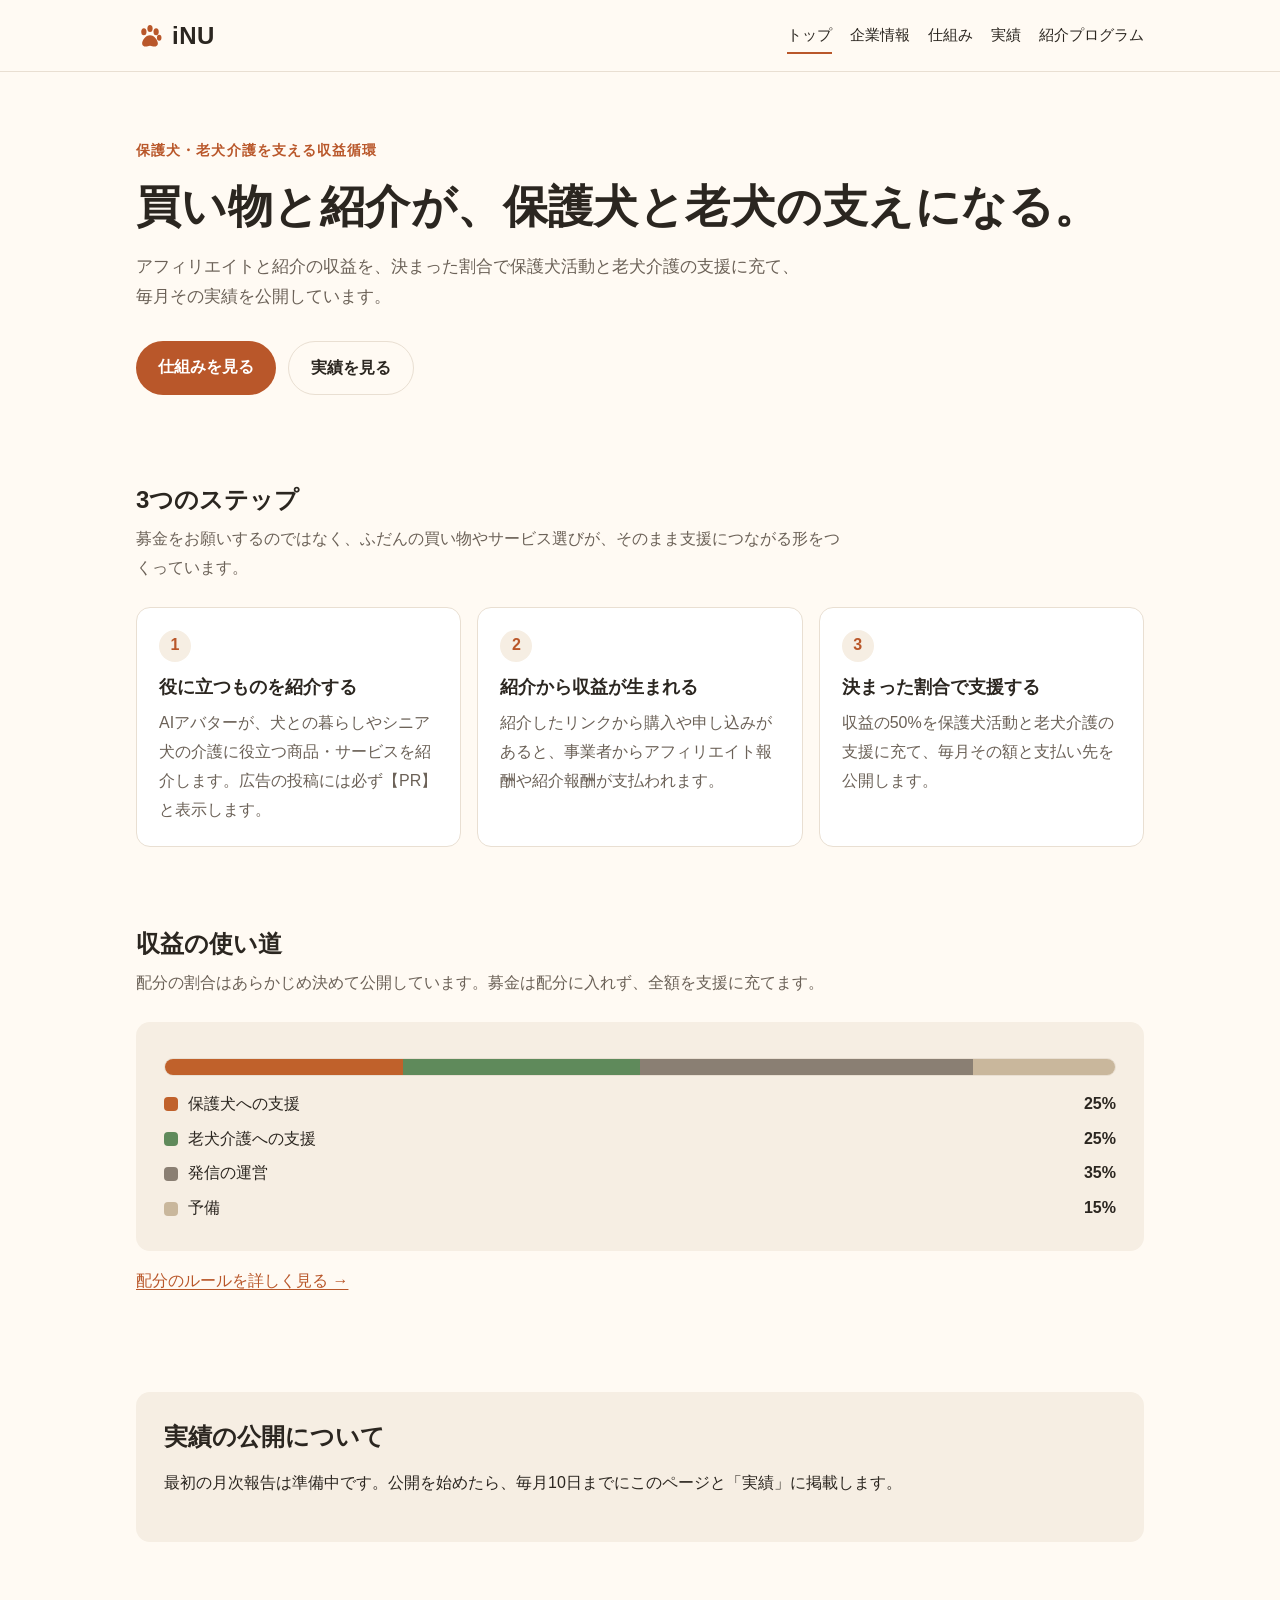
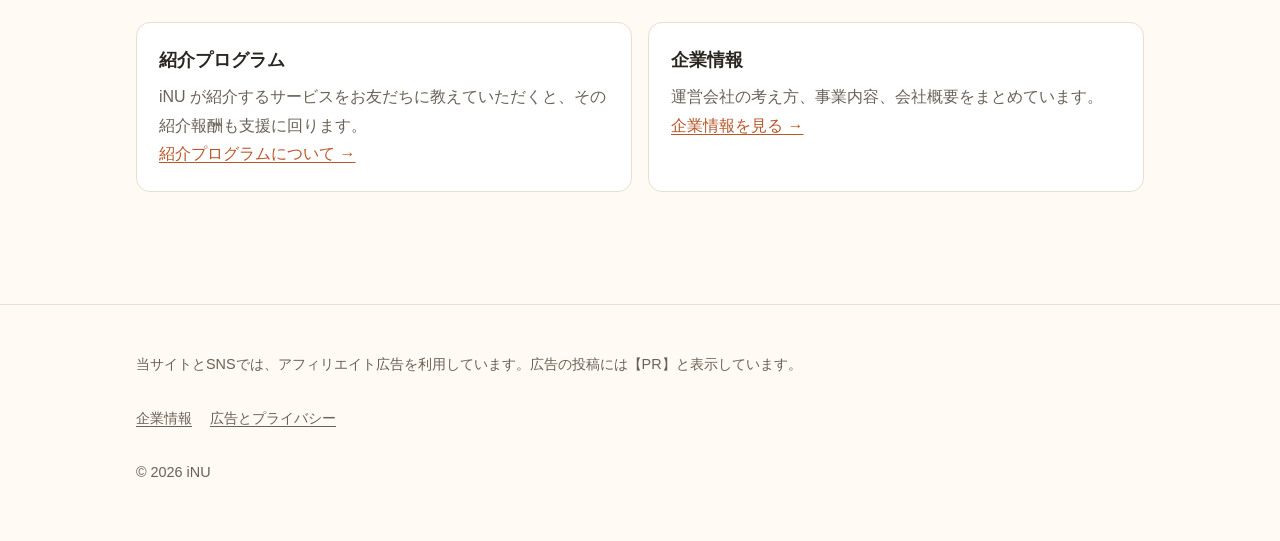
==== index.html @ 1cc8b9e0 "Publish iNU site Co-Authored-By: Claude Opus 5.5 <noreply@anthropic.com>" ====
<!doctype html>
<html lang="ja">
<head>
<meta charset="utf-8">
<meta name="viewport" content="width=device-width, initial-scale=1">
<title>iNU</title>
<meta name="description" content="アフィリエイトと紹介の収益を、決まった割合で保護犬活動と老犬介護の支援に充て、毎月その実績を公開しています。">
<meta property="og:title" content="iNU">
<meta property="og:description" content="アフィリエイトと紹介の収益を、決まった割合で保護犬活動と老犬介護の支援に充て、毎月その実績を公開しています。">
<meta property="og:type" content="website">
<meta property="og:url" content="https://inuuniai-design.github.io/inu-site/">
<meta property="og:site_name" content="iNU">
<meta name="twitter:card" content="summary">
<link rel="canonical" href="https://inuuniai-design.github.io/inu-site/">
<link rel="icon" href="data:image/svg+xml,%3Csvg xmlns='http://www.w3.org/2000/svg' viewBox='0 0 32 32' fill='%23b9572a'%3E%3Cellipse cx='9' cy='11' rx='3' ry='4'/%3E%3Cellipse cx='16' cy='7.5' rx='3' ry='4'/%3E%3Cellipse cx='23' cy='11' rx='3' ry='4'/%3E%3Cellipse cx='26.5' cy='18' rx='2.6' ry='3.4'/%3E%3Cpath d='M16 15c-5 0-9 6-9 9.5 0 2.5 2 3.5 4 3.5 2 0 3-1 5-1s3 1 5 1c2 0 4-1 4-3.5C25 21 21 15 16 15z'/%3E%3C/svg%3E">
<link rel="stylesheet" href="assets/style.css">
</head>
<body>
<a class="skip" href="#main">本文へ移動</a>
<header class="site-header"><div class="wrap">
<a class="logo" href="index.html"><svg viewBox="0 0 32 32" aria-hidden="true" fill="currentColor"><ellipse cx="9" cy="11" rx="3" ry="4"/><ellipse cx="16" cy="7.5" rx="3" ry="4"/><ellipse cx="23" cy="11" rx="3" ry="4"/><ellipse cx="26.5" cy="18" rx="2.6" ry="3.4"/><path d="M16 15c-5 0-9 6-9 9.5 0 2.5 2 3.5 4 3.5 2 0 3-1 5-1s3 1 5 1c2 0 4-1 4-3.5C25 21 21 15 16 15z"/></svg>iNU</a>
<nav class="nav" aria-label="メインメニュー"><a href="index.html" aria-current="page">トップ</a><a href="about.html">企業情報</a><a href="how.html">仕組み</a><a href="reports.html">実績</a><a href="referral.html">紹介プログラム</a></nav>
</div></header>
<main id="main">
<section class="hero"><div class="wrap">
<span class="eyebrow">保護犬・老犬介護を支える収益循環</span>
<h1>買い物と紹介が、保護犬と老犬の支えになる。</h1>
<p>アフィリエイトと紹介の収益を、決まった割合で保護犬活動と老犬介護の支援に充て、毎月その実績を公開しています。</p>
<div class="buttons"><a class="btn" href="how.html">仕組みを見る</a><a class="btn ghost" href="reports.html">実績を見る</a></div>
</div></section>

<section><div class="wrap">
<h2>3つのステップ</h2>
<p class="lead">募金をお願いするのではなく、ふだんの買い物やサービス選びが、そのまま支援につながる形をつくっています。</p>
<div class="grid">
<div class="card"><span class="step-num">1</span><h3>役に立つものを紹介する</h3><p>AIアバターが、犬との暮らしやシニア犬の介護に役立つ商品・サービスを紹介します。広告の投稿には必ず【PR】と表示します。</p></div>
<div class="card"><span class="step-num">2</span><h3>紹介から収益が生まれる</h3><p>紹介したリンクから購入や申し込みがあると、事業者からアフィリエイト報酬や紹介報酬が支払われます。</p></div>
<div class="card"><span class="step-num">3</span><h3>決まった割合で支援する</h3><p>収益の50%を保護犬活動と老犬介護の支援に充て、毎月その額と支払い先を公開します。</p></div>
</div>
</div></section>

<section><div class="wrap">
<h2>収益の使い道</h2>
<p class="lead">配分の割合はあらかじめ決めて公開しています。募金は配分に入れず、全額を支援に充てます。</p>
<div class="band"><div class="alloc-bar" role="img" aria-label="収益の配分"><i class="c-rescue" style="width:25.0%" title="保護犬への支援 25%"></i><i class="c-senior" style="width:25.0%" title="老犬介護への支援 25%"></i><i class="c-operations" style="width:35.0%" title="発信の運営 35%"></i><i class="c-reserve" style="width:15.0%" title="予備 15%"></i></div><ul class="legend"><li><span class="sw c-rescue"></span>保護犬への支援<span class="pct">25%</span></li><li><span class="sw c-senior"></span>老犬介護への支援<span class="pct">25%</span></li><li><span class="sw c-operations"></span>発信の運営<span class="pct">35%</span></li><li><span class="sw c-reserve"></span>予備<span class="pct">15%</span></li></ul></div>
<p><a href="how.html">配分のルールを詳しく見る →</a></p>
</div></section>

<section><div class="wrap"><div class="band">
<h2>実績の公開について</h2>
<p>最初の月次報告は準備中です。公開を始めたら、毎月10日までにこのページと「実績」に掲載します。</p>
</div></div></section>

<section><div class="wrap"><div class="grid">
<div class="card"><h3>紹介プログラム</h3><p>iNU が紹介するサービスをお友だちに教えていただくと、その紹介報酬も支援に回ります。</p><p><a href="referral.html">紹介プログラムについて →</a></p></div>
<div class="card"><h3>企業情報</h3><p>運営会社の考え方、事業内容、会社概要をまとめています。</p><p><a href="about.html">企業情報を見る →</a></p></div>
</div></div></section>
</main>
<footer class="site-footer"><div class="wrap">
<p>当サイトとSNSでは、アフィリエイト広告を利用しています。広告の投稿には【PR】と表示しています。</p>
<nav aria-label="フッターメニュー"><a href="about.html">企業情報</a><a href="policy.html">広告とプライバシー</a></nav>
<p>© 2026 iNU</p>
</div></footer>
</body>
</html>
---- assets/style.css ----
:root {
  --bg: #fffaf3;
  --surface: #ffffff;
  --surface-2: #f6eee3;
  --fg: #2b2620;
  --muted: #6b6157;
  --line: #e9dfd2;
  --accent: #b9572a;
  --accent-fg: #ffffff;
  --rescue: #c0612b;
  --senior: #5f8a5b;
  --ops: #8a7f73;
  --reserve: #c9b79c;
  --radius: 14px;
  --max: 1040px;
  color-scheme: light;
}

@media (prefers-color-scheme: dark) {
  :root {
    --bg: #1b1815;
    --surface: #24201c;
    --surface-2: #2c2722;
    --fg: #f3ede5;
    --muted: #b6ab9e;
    --line: #3b342d;
    --accent: #ec9461;
    --accent-fg: #1b1815;
    --rescue: #ec9461;
    --senior: #93c08e;
    --ops: #a99d90;
    --reserve: #6d604f;
    color-scheme: dark;
  }
}

* { box-sizing: border-box; }
html { -webkit-text-size-adjust: 100%; }
body {
  margin: 0;
  background: var(--bg);
  color: var(--fg);
  font-family: "Hiragino Sans", "Hiragino Kaku Gothic ProN", "Yu Gothic UI", "Noto Sans JP", "Meiryo", sans-serif;
  line-height: 1.8;
  font-size: 16px;
}
a { color: var(--accent); text-underline-offset: 3px; }
img { max-width: 100%; height: auto; }

.wrap { max-width: var(--max); margin: 0 auto; padding: 0 16px; }
.skip { position: absolute; left: -999px; }
.skip:focus { left: 16px; top: 8px; background: var(--surface); padding: 8px 12px; z-index: 10; }

/* ---- header ---- */
.site-header { border-bottom: 1px solid var(--line); background: var(--bg); }
.site-header .wrap { display: flex; flex-wrap: wrap; align-items: center; justify-content: space-between; gap: 8px 24px; padding-top: 14px; padding-bottom: 14px; }
.logo { font-weight: 800; font-size: 1.5rem; letter-spacing: .02em; color: var(--fg); text-decoration: none; display: inline-flex; align-items: center; gap: 8px; }
.logo svg { width: 28px; height: 28px; color: var(--accent); }
.nav { display: flex; flex-wrap: wrap; gap: 4px 18px; font-size: .95rem; }
.nav a { color: var(--fg); text-decoration: none; padding: 4px 0; border-bottom: 2px solid transparent; }
.nav a:hover, .nav a[aria-current="page"] { border-bottom-color: var(--accent); }

/* ---- hero ---- */
.hero { padding: 64px 0 48px; }
.hero h1 { font-size: clamp(1.8rem, 5vw, 2.8rem); line-height: 1.35; margin: 0 0 16px; letter-spacing: .01em; }
.hero p { color: var(--muted); font-size: 1.05rem; max-width: 40em; margin: 0 0 28px; }
.eyebrow { display: inline-block; font-size: .85rem; font-weight: 700; color: var(--accent); letter-spacing: .08em; margin-bottom: 12px; }
.buttons { display: flex; flex-wrap: wrap; gap: 12px; }
.btn { display: inline-block; padding: 12px 22px; border-radius: 999px; font-weight: 700; text-decoration: none; background: var(--accent); color: var(--accent-fg); }
.btn.ghost { background: transparent; color: var(--fg); border: 1.5px solid var(--line); }

/* ---- sections ---- */
main { padding-bottom: 72px; }
section { padding: 40px 0; }
h2 { font-size: 1.5rem; margin: 0 0 8px; line-height: 1.4; }
h3 { font-size: 1.1rem; margin: 0 0 6px; }
.lead { color: var(--muted); margin: 0 0 24px; max-width: 44em; }
.page-head { padding: 48px 0 8px; }
.page-head h1 { font-size: clamp(1.6rem, 4vw, 2.2rem); margin: 0 0 8px; }
.page-head p { color: var(--muted); margin: 0; max-width: 44em; }

.grid { display: grid; gap: 16px; grid-template-columns: repeat(auto-fit, minmax(230px, 1fr)); }
.card { background: var(--surface); border: 1px solid var(--line); border-radius: var(--radius); padding: 22px; }
.card p { margin: 0; color: var(--muted); }
.step-num { display: inline-grid; place-items: center; width: 32px; height: 32px; border-radius: 50%; background: var(--surface-2); color: var(--accent); font-weight: 800; margin-bottom: 10px; }

.band { background: var(--surface-2); border-radius: var(--radius); padding: 28px; }

/* ---- stats ---- */
.stats { display: grid; gap: 12px; grid-template-columns: repeat(auto-fit, minmax(170px, 1fr)); }
.stat { background: var(--surface); border: 1px solid var(--line); border-radius: var(--radius); padding: 18px; }
.stat span { display: block; color: var(--muted); font-size: .85rem; }
.stat b { display: block; font-size: 1.6rem; font-variant-numeric: tabular-nums; line-height: 1.3; }
.note { color: var(--muted); font-size: .9rem; }

/* ---- allocation bar ---- */
.alloc-bar { display: flex; height: 18px; border-radius: 999px; overflow: hidden; margin: 8px 0 14px; border: 1px solid var(--line); }
.alloc-bar i { display: block; height: 100%; }
.legend { list-style: none; padding: 0; margin: 0; display: grid; gap: 6px; }
.legend li { display: flex; align-items: center; gap: 10px; }
.legend .sw { width: 14px; height: 14px; border-radius: 4px; flex: none; }
.legend .pct { margin-left: auto; font-weight: 700; font-variant-numeric: tabular-nums; }
.c-rescue { background: var(--rescue); }
.c-senior { background: var(--senior); }
.c-operations { background: var(--ops); }
.c-reserve { background: var(--reserve); }

/* ---- tables ---- */
.table-wrap { overflow-x: auto; border: 1px solid var(--line); border-radius: var(--radius); background: var(--surface); }
table { width: 100%; border-collapse: collapse; font-size: .95rem; }
th, td { padding: 10px 14px; text-align: left; border-bottom: 1px solid var(--line); white-space: nowrap; }
tr:last-child td { border-bottom: 0; }
th { background: var(--surface-2); font-weight: 700; }
td.n, th.n { text-align: right; font-variant-numeric: tabular-nums; }
dl.profile { display: grid; grid-template-columns: minmax(7em, max-content) 1fr; margin: 0; border: 1px solid var(--line); border-radius: var(--radius); overflow: hidden; background: var(--surface); }
dl.profile dt, dl.profile dd { margin: 0; padding: 12px 16px; border-bottom: 1px solid var(--line); }
dl.profile dt { background: var(--surface-2); font-weight: 700; }
dl.profile dt:last-of-type, dl.profile dd:last-of-type { border-bottom: 0; }
dl.profile ul { margin: 0; padding-left: 1.2em; }

.prose > * { max-width: 44em; }
.prose h2 { margin-top: 36px; }
.badge { display: inline-block; font-size: .78rem; font-weight: 700; padding: 2px 10px; border-radius: 999px; background: var(--surface-2); color: var(--muted); vertical-align: middle; }

/* ---- footer ---- */
.site-footer { border-top: 1px solid var(--line); padding: 32px 0 40px; color: var(--muted); font-size: .9rem; }
.site-footer .wrap { display: grid; gap: 14px; }
.site-footer nav { display: flex; flex-wrap: wrap; gap: 6px 18px; }
.site-footer a { color: var(--muted); }

@media (max-width: 560px) {
  .hero { padding: 40px 0 32px; }
  section { padding: 28px 0; }
  .band { padding: 20px; }
  dl.profile { grid-template-columns: 1fr; }
  dl.profile dt { border-bottom: 0; padding-bottom: 4px; }
}
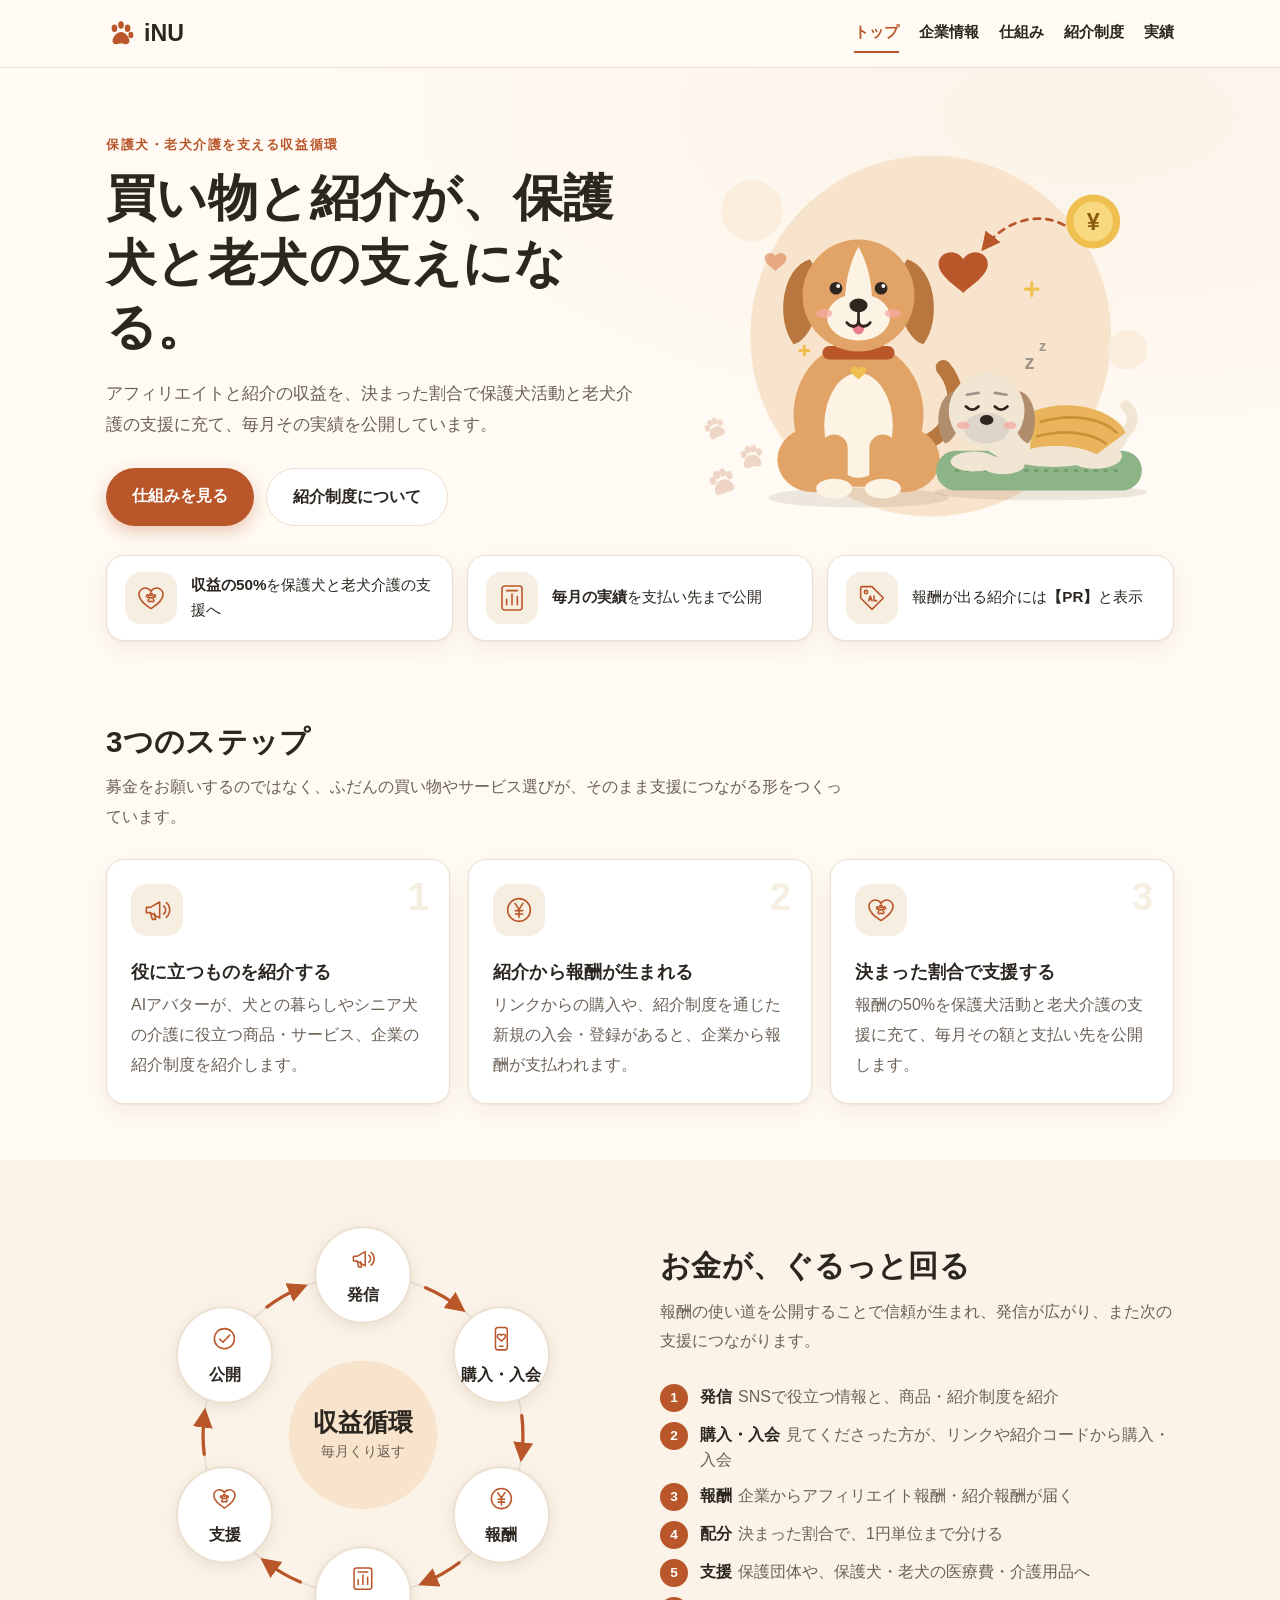
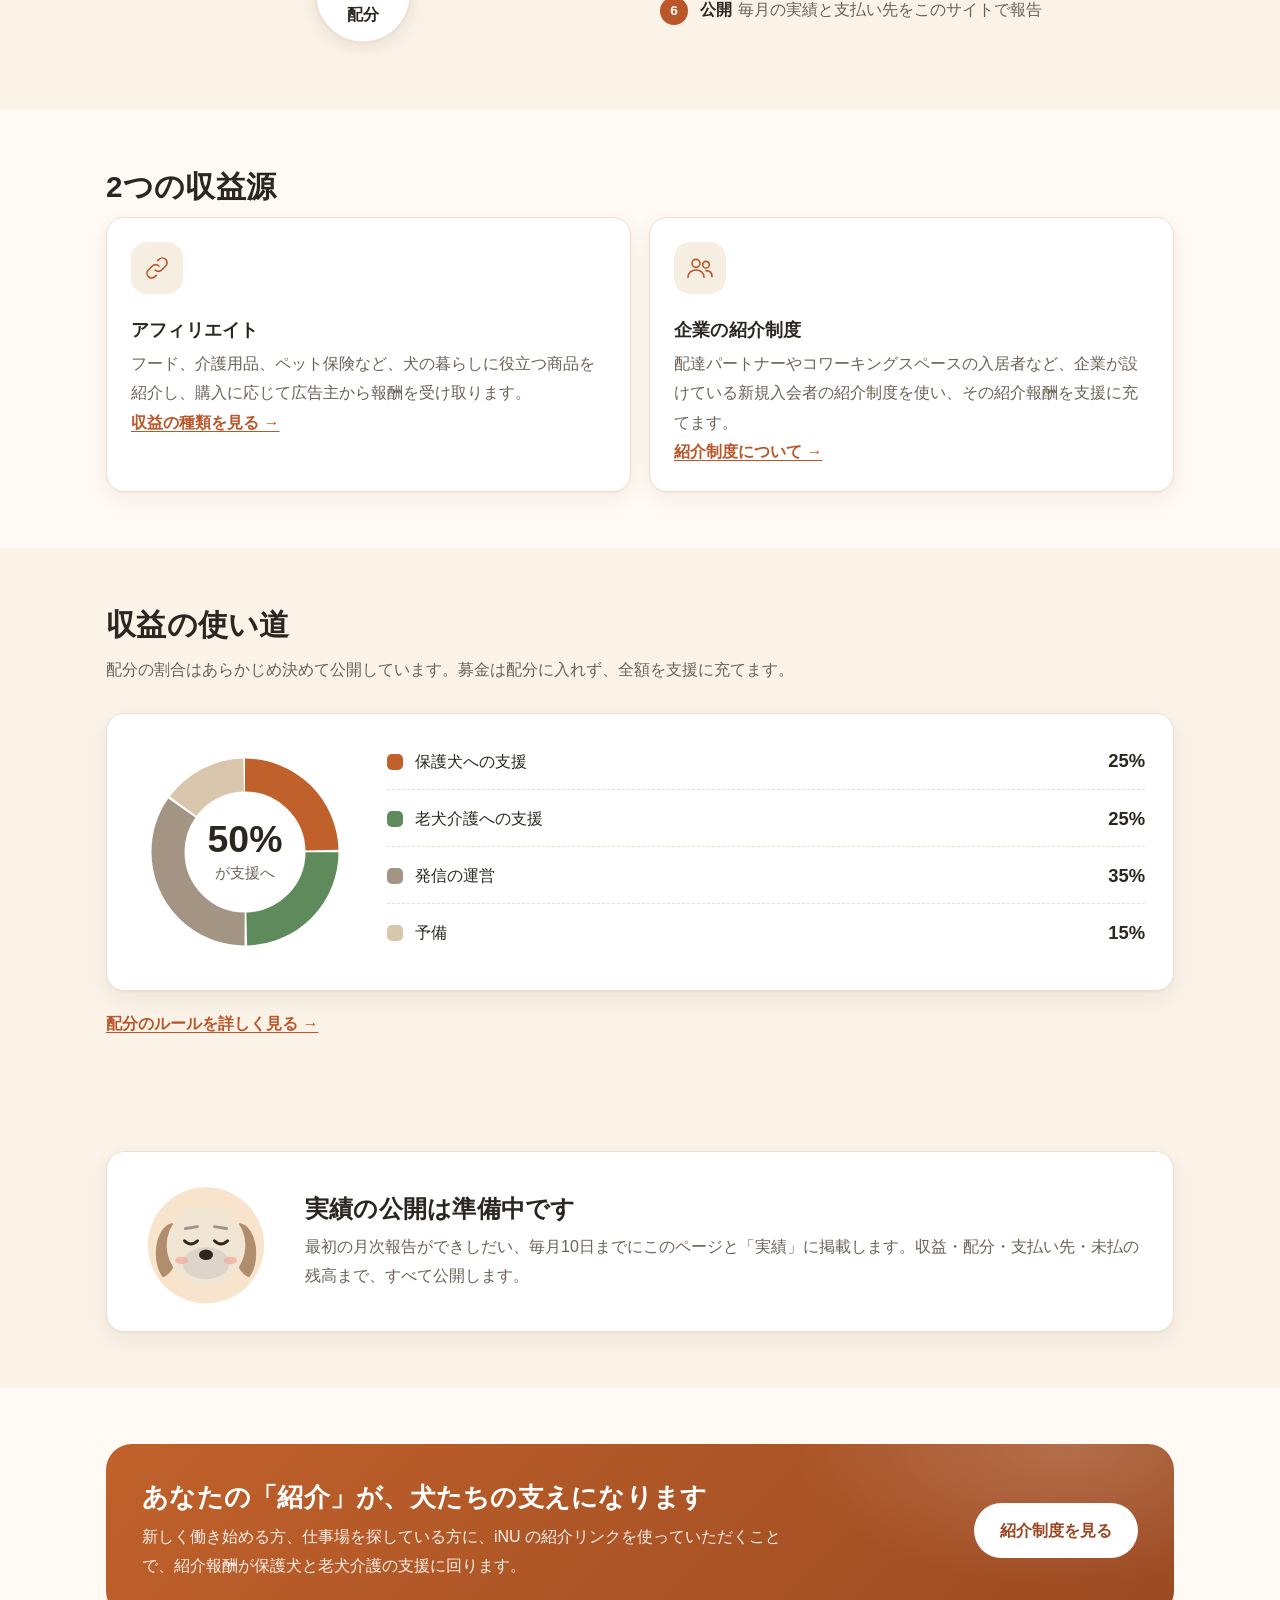
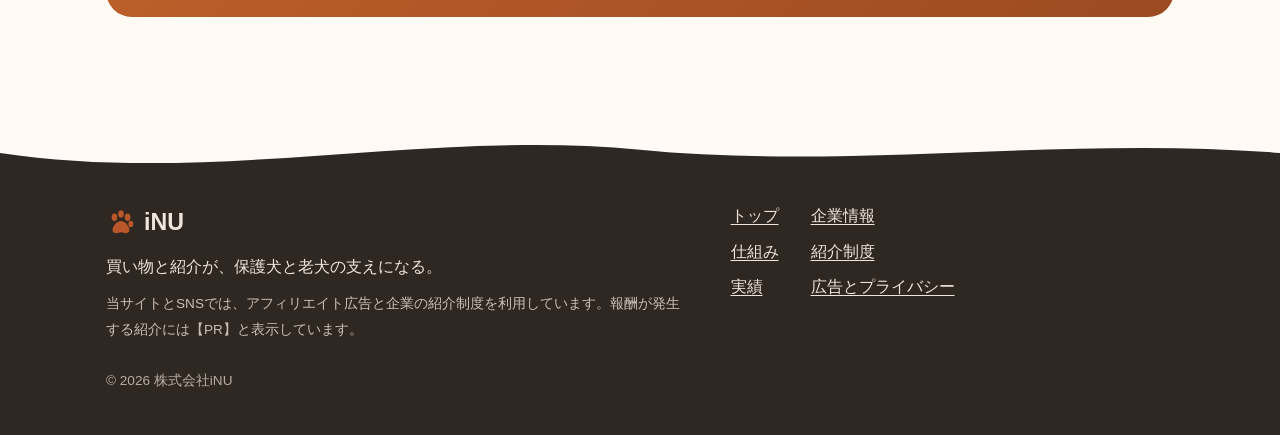
==== commit 9f6b06eb: "Redesign iNU site with illustrations; company name 株式会社iNU Co-Authored-By: Claude Opus 5.5 <noreply@" ====
--- a/index.html
+++ b/index.html
@@ -3,9 +3,10 @@
 <head>
 <meta charset="utf-8">
 <meta name="viewport" content="width=device-width, initial-scale=1">
-<title>iNU</title>
+<title>iNU | 買い物と紹介が、保護犬と老犬の支えになる。</title>
 <meta name="description" content="アフィリエイトと紹介の収益を、決まった割合で保護犬活動と老犬介護の支援に充て、毎月その実績を公開しています。">
-<meta property="og:title" content="iNU">
+<meta name="theme-color" content="#fffaf3">
+<meta property="og:title" content="iNU | 買い物と紹介が、保護犬と老犬の支えになる。">
 <meta property="og:description" content="アフィリエイトと紹介の収益を、決まった割合で保護犬活動と老犬介護の支援に充て、毎月その実績を公開しています。">
 <meta property="og:type" content="website">
 <meta property="og:url" content="https://inuuniai-design.github.io/inu-site/">
@@ -18,48 +19,153 @@
 <body>
 <a class="skip" href="#main">本文へ移動</a>
 <header class="site-header"><div class="wrap">
-<a class="logo" href="index.html"><svg viewBox="0 0 32 32" aria-hidden="true" fill="currentColor"><ellipse cx="9" cy="11" rx="3" ry="4"/><ellipse cx="16" cy="7.5" rx="3" ry="4"/><ellipse cx="23" cy="11" rx="3" ry="4"/><ellipse cx="26.5" cy="18" rx="2.6" ry="3.4"/><path d="M16 15c-5 0-9 6-9 9.5 0 2.5 2 3.5 4 3.5 2 0 3-1 5-1s3 1 5 1c2 0 4-1 4-3.5C25 21 21 15 16 15z"/></svg>iNU</a>
-<nav class="nav" aria-label="メインメニュー"><a href="index.html" aria-current="page">トップ</a><a href="about.html">企業情報</a><a href="how.html">仕組み</a><a href="reports.html">実績</a><a href="referral.html">紹介プログラム</a></nav>
+<a class="logo" href="index.html"><svg viewBox="0 0 32 32" aria-hidden="true" fill="currentColor"><ellipse cx="9" cy="11" rx="3" ry="4"/><ellipse cx="16" cy="7.5" rx="3" ry="4"/><ellipse cx="23" cy="11" rx="3" ry="4"/><ellipse cx="26.5" cy="18" rx="2.6" ry="3.4"/><path d="M16 15c-5 0-9 6-9 9.5 0 2.5 2 3.5 4 3.5 2 0 3-1 5-1s3 1 5 1c2 0 4-1 4-3.5C25 21 21 15 16 15z"/></svg><span>iNU</span></a>
+<nav class="nav" aria-label="メインメニュー"><a href="index.html" aria-current="page">トップ</a><a href="about.html">企業情報</a><a href="how.html">仕組み</a><a href="referral.html">紹介制度</a><a href="reports.html">実績</a></nav>
 </div></header>
 <main id="main">
-<section class="hero"><div class="wrap">
+<section class="hero"><div class="wrap hero-grid">
+<div class="hero-text">
 <span class="eyebrow">保護犬・老犬介護を支える収益循環</span>
 <h1>買い物と紹介が、保護犬と老犬の支えになる。</h1>
 <p>アフィリエイトと紹介の収益を、決まった割合で保護犬活動と老犬介護の支援に充て、毎月その実績を公開しています。</p>
-<div class="buttons"><a class="btn" href="how.html">仕組みを見る</a><a class="btn ghost" href="reports.html">実績を見る</a></div>
+<div class="buttons"><a class="btn" href="how.html">仕組みを見る</a><a class="btn ghost" href="referral.html">紹介制度について</a></div>
+</div>
+<div class="hero-visual"><svg class="hero-art" viewBox="0 0 560 440" role="img" aria-label="座っている犬と、毛布をかけてクッションで眠るシニア犬のイラスト">
+<defs><marker id="hero-arrow" viewBox="0 0 10 10" refX="7" refY="5" markerWidth="7" markerHeight="7" orient="auto-start-reverse"><path class="a-accent" d="M0 0 L10 5 L0 10 Z"/></marker></defs>
+<circle class="a-bg" cx="290" cy="235" r="200"/>
+<circle class="a-bg2" cx="92" cy="96" r="34"/>
+<circle class="a-bg2" cx="508" cy="250" r="22"/>
+<g transform="translate(470 108)"><circle class="a-coin" r="30"/><circle class="a-coin-in" r="22"/><text class="a-coin-t" y="9" text-anchor="middle">¥</text></g>
+<path class="a-dash" d="M438 112 C 408 96 372 108 350 136" marker-end="url(#hero-arrow)"/>
+<path class="a-heart" transform="translate(326 158) scale(1.35)" d="M0 -6 C -6 -16 -22 -12 -20 0 C -18 10 0 20 0 22 C 0 20 18 10 20 0 C 22 -12 6 -16 0 -6 Z"/>
+<path class="a-heart-soft" transform="translate(118 150) scale(0.6)" d="M0 -6 C -6 -16 -22 -12 -20 0 C -18 10 0 20 0 22 C 0 20 18 10 20 0 C 22 -12 6 -16 0 -6 Z"/>
+<g class="a-spark"><path d="M402 176 v14 M395 183 h14"/><path d="M150 246 v10 M145 251 h10"/></g>
+<ellipse class="a-shadow" cx="210" cy="414" rx="100" ry="11"/>
+<ellipse class="a-shadow" cx="412" cy="408" rx="118" ry="9"/>
+<path class="a-tail" d="M262 360 C 318 352 330 300 304 270"/>
+<ellipse class="a-fur" cx="160" cy="372" rx="40" ry="36"/>
+<ellipse class="a-fur" cx="260" cy="372" rx="40" ry="36"/>
+<ellipse class="a-fur" cx="210" cy="322" rx="72" ry="80"/>
+<ellipse class="a-cream" cx="210" cy="334" rx="38" ry="58"/>
+<rect class="a-fur" x="168" y="344" width="30" height="64" rx="15"/>
+<rect class="a-fur" x="222" y="344" width="30" height="64" rx="15"/>
+<ellipse class="a-cream" cx="183" cy="404" rx="20" ry="11"/>
+<ellipse class="a-cream" cx="237" cy="404" rx="20" ry="11"/>
+<rect class="a-collar" x="170" y="246" width="80" height="15" rx="7.5"/>
+<path class="a-tag" transform="translate(210 274) scale(0.42)" d="M0 -6 C -6 -16 -22 -12 -20 0 C -18 10 0 20 0 22 C 0 20 18 10 20 0 C 22 -12 6 -16 0 -6 Z"/>
+<path class="a-fur-d" d="M156 150 C 124 160 118 218 138 244 C 156 240 168 206 170 172 Z"/>
+<path class="a-fur-d" d="M264 150 C 296 160 302 218 282 244 C 264 240 252 206 250 172 Z"/>
+<circle class="a-fur" cx="210" cy="190" r="62"/>
+<path class="a-cream" d="M210 136 C 199 156 195 178 195 198 L225 198 C 225 178 221 156 210 136 Z"/>
+<ellipse class="a-cream" cx="210" cy="214" rx="35" ry="26"/>
+<ellipse class="a-blush" cx="172" cy="210" rx="9" ry="5"/>
+<ellipse class="a-blush" cx="248" cy="210" rx="9" ry="5"/>
+<circle class="a-ink" cx="185" cy="182" r="7"/><circle class="a-ink" cx="235" cy="182" r="7"/>
+<circle class="a-white" cx="187.5" cy="179.5" r="2.2"/><circle class="a-white" cx="237.5" cy="179.5" r="2.2"/>
+<ellipse class="a-ink" cx="210" cy="201" rx="10" ry="7.5"/>
+<path class="a-tongue" d="M203 222 C 203 237 217 237 217 222 Z"/>
+<path class="a-line" d="M210 208 L210 217 M197 220 C 203 227 210 225 210 217 C 210 225 217 227 223 220"/>
+<rect class="a-cushion" x="296" y="362" width="228" height="44" rx="22"/>
+<path class="a-cushion-d" d="M318 384 h184"/>
+<path class="a-tail2" d="M488 350 C 514 344 520 324 506 312"/>
+<ellipse class="a-old" cx="426" cy="346" rx="82" ry="34"/>
+<ellipse class="a-old" cx="472" cy="368" rx="30" ry="14"/>
+<path class="a-blanket" d="M404 318 C 440 304 492 314 506 342 L 474 366 C 452 356 426 354 400 360 Z"/>
+<path class="a-blanket-d" d="M412 330 C 446 320 480 326 496 342 M408 346 C 440 338 468 342 484 354"/>
+<ellipse class="a-old" cx="338" cy="374" rx="26" ry="11"/>
+<ellipse class="a-old" cx="370" cy="378" rx="24" ry="10"/>
+<path class="a-ear" d="M316 296 C 297 300 293 338 306 354 C 319 350 325 326 325 306 Z"/>
+<path class="a-ear" d="M388 296 C 407 300 411 338 398 354 C 385 350 379 326 379 306 Z"/>
+<circle class="a-old" cx="352" cy="318" r="42"/>
+<ellipse class="a-grey" cx="352" cy="337" rx="25" ry="17"/>
+<path class="a-grey-line" d="M330 300 l 13 -2 M361 298 l 13 2"/>
+<path class="a-line" d="M329 313 Q 336 320 343 313 M361 313 Q 368 320 375 313"/>
+<ellipse class="a-ink" cx="352" cy="328" rx="7.5" ry="5.5"/>
+<ellipse class="a-blush" cx="326" cy="334" rx="7" ry="4"/>
+<ellipse class="a-blush" cx="378" cy="334" rx="7" ry="4"/>
+<text class="a-z" x="394" y="272">z</text><text class="a-z a-z2" x="410" y="252">z</text>
+<g class="a-paw" transform="translate(60 400) rotate(-20) scale(1.0)"><ellipse cx="-9" cy="-8" rx="3.6" ry="4.6"/><ellipse cx="-3" cy="-13" rx="3.6" ry="4.6"/><ellipse cx="4" cy="-13" rx="3.6" ry="4.6"/><ellipse cx="10" cy="-8" rx="3.6" ry="4.6"/><path d="M0 -6 C -7 -6 -11 1 -11 5 C -11 9 -7 10 -4 9 C -2 8.5 2 8.5 4 9 C 7 10 11 9 11 5 C 11 1 7 -6 0 -6 Z"/></g><g class="a-paw" transform="translate(92 372) rotate(-10) scale(0.9)"><ellipse cx="-9" cy="-8" rx="3.6" ry="4.6"/><ellipse cx="-3" cy="-13" rx="3.6" ry="4.6"/><ellipse cx="4" cy="-13" rx="3.6" ry="4.6"/><ellipse cx="10" cy="-8" rx="3.6" ry="4.6"/><path d="M0 -6 C -7 -6 -11 1 -11 5 C -11 9 -7 10 -4 9 C -2 8.5 2 8.5 4 9 C 7 10 11 9 11 5 C 11 1 7 -6 0 -6 Z"/></g><g class="a-paw" transform="translate(52 340) rotate(-25) scale(0.8)"><ellipse cx="-9" cy="-8" rx="3.6" ry="4.6"/><ellipse cx="-3" cy="-13" rx="3.6" ry="4.6"/><ellipse cx="4" cy="-13" rx="3.6" ry="4.6"/><ellipse cx="10" cy="-8" rx="3.6" ry="4.6"/><path d="M0 -6 C -7 -6 -11 1 -11 5 C -11 9 -7 10 -4 9 C -2 8.5 2 8.5 4 9 C 7 10 11 9 11 5 C 11 1 7 -6 0 -6 Z"/></g>
+</svg></div>
+</div></section>
+
+<section class="trust"><div class="wrap trust-grid">
+<div><svg class="icon" viewBox="0 0 48 48" aria-hidden="true"><path d="M24 40C14 33 6 27 6 18.5 6 13 10.5 9 15.5 9c3.6 0 6.7 2 8.5 5 1.8-3 4.9-5 8.5-5C37.5 9 42 13 42 18.5 42 27 34 33 24 40z"/><circle cx="19" cy="21" r="1.8"/><circle cx="24" cy="18.5" r="1.8"/><circle cx="29" cy="21" r="1.8"/><path d="M24 23.5c-2.6 0-4.4 2.6-4.4 4.3 0 1.6 1.6 2 2.6 1.6.8-.3 2.8-.3 3.6 0 1 .4 2.6 0 2.6-1.6 0-1.7-1.8-4.3-4.4-4.3z"/></svg><p><b>収益の50%</b>を保護犬と老犬介護の支援へ</p></div>
+<div><svg class="icon" viewBox="0 0 48 48" aria-hidden="true"><rect x="9" y="6" width="30" height="36" rx="4"/><path d="M16 34V26M24 34V18M32 34V22M16 13h16"/></svg><p><b>毎月の実績</b>を支払い先まで公開</p></div>
+<div><svg class="icon" viewBox="0 0 48 48" aria-hidden="true"><path d="M7 24V9a2 2 0 0 1 2-2h15l17 17-17 17z"/><circle cx="15" cy="15" r="2.5"/><path d="M19 28l2.5-7 2.5 7M20 26h3M27 21v7h4"/></svg><p>報酬が出る紹介には<b>【PR】</b>と表示</p></div>
 </div></section>
 
 <section><div class="wrap">
-<h2>3つのステップ</h2>
+<h2 class="section-title">3つのステップ</h2>
 <p class="lead">募金をお願いするのではなく、ふだんの買い物やサービス選びが、そのまま支援につながる形をつくっています。</p>
-<div class="grid">
-<div class="card"><span class="step-num">1</span><h3>役に立つものを紹介する</h3><p>AIアバターが、犬との暮らしやシニア犬の介護に役立つ商品・サービスを紹介します。広告の投稿には必ず【PR】と表示します。</p></div>
-<div class="card"><span class="step-num">2</span><h3>紹介から収益が生まれる</h3><p>紹介したリンクから購入や申し込みがあると、事業者からアフィリエイト報酬や紹介報酬が支払われます。</p></div>
-<div class="card"><span class="step-num">3</span><h3>決まった割合で支援する</h3><p>収益の50%を保護犬活動と老犬介護の支援に充て、毎月その額と支払い先を公開します。</p></div>
+<div class="grid steps">
+<div class="card feature"><svg class="icon" viewBox="0 0 48 48" aria-hidden="true"><path d="M8 20v8h6l14 8V12l-14 8H8z"/><path d="M14 28l3 10h5l-2-9M34 18c2 1.5 3 3.6 3 6s-1 4.5-3 6M38 13c3.4 2.8 5 6.6 5 11s-1.6 8.2-5 11"/></svg><h3>役に立つものを紹介する</h3><p>AIアバターが、犬との暮らしやシニア犬の介護に役立つ商品・サービス、企業の紹介制度を紹介します。</p></div>
+<div class="card feature"><svg class="icon" viewBox="0 0 48 48" aria-hidden="true"><circle cx="24" cy="24" r="17"/><path d="M18 14l6 9 6-9M24 23v12M18.5 25h11M18.5 30h11"/></svg><h3>紹介から報酬が生まれる</h3><p>リンクからの購入や、紹介制度を通じた新規の入会・登録があると、企業から報酬が支払われます。</p></div>
+<div class="card feature"><svg class="icon" viewBox="0 0 48 48" aria-hidden="true"><path d="M24 40C14 33 6 27 6 18.5 6 13 10.5 9 15.5 9c3.6 0 6.7 2 8.5 5 1.8-3 4.9-5 8.5-5C37.5 9 42 13 42 18.5 42 27 34 33 24 40z"/><circle cx="19" cy="21" r="1.8"/><circle cx="24" cy="18.5" r="1.8"/><circle cx="29" cy="21" r="1.8"/><path d="M24 23.5c-2.6 0-4.4 2.6-4.4 4.3 0 1.6 1.6 2 2.6 1.6.8-.3 2.8-.3 3.6 0 1 .4 2.6 0 2.6-1.6 0-1.7-1.8-4.3-4.4-4.3z"/></svg><h3>決まった割合で支援する</h3><p>報酬の50%を保護犬活動と老犬介護の支援に充て、毎月その額と支払い先を公開します。</p></div>
+</div>
+</div></section>
+
+<section class="alt"><div class="wrap cycle-grid">
+<div class="cycle-figure"><svg class="cycle" viewBox="0 0 540 460" role="img" aria-label="収益循環の図：発信→購入・入会→報酬→配分→支援→公開"><defs><marker id="cycle-arrow" viewBox="0 0 10 10" refX="6" refY="5" markerWidth="6" markerHeight="6" orient="auto"><path class="a-accent" d="M0 0 L10 5 L0 10 Z"/></marker></defs><circle class="cycle-ring" cx="270" cy="230" r="168"/><circle class="cycle-core" cx="270" cy="230" r="78"/><text class="cycle-core-t" x="270" y="226" text-anchor="middle">収益循環</text><text class="cycle-core-s" x="270" y="252" text-anchor="middle">毎月くり返す</text><path class="cycle-arc" d="M335.8 75.4 A168 168 0 0 1 371.0 95.7" marker-end="url(#cycle-arrow)"/><path class="cycle-arc" d="M436.8 209.7 A168 168 0 0 1 436.8 250.3" marker-end="url(#cycle-arrow)"/><path class="cycle-arc" d="M371.0 364.3 A168 168 0 0 1 335.8 384.6" marker-end="url(#cycle-arrow)"/><path class="cycle-arc" d="M204.2 384.6 A168 168 0 0 1 169.0 364.3" marker-end="url(#cycle-arrow)"/><path class="cycle-arc" d="M103.2 250.3 A168 168 0 0 1 103.2 209.7" marker-end="url(#cycle-arrow)"/><path class="cycle-arc" d="M169.0 95.7 A168 168 0 0 1 204.2 75.4" marker-end="url(#cycle-arrow)"/><g transform="translate(270.0 62.0)"><circle class="cycle-node" r="50"/><g class="cycle-icon" transform="translate(-15 -32) scale(0.62)"><path d="M8 20v8h6l14 8V12l-14 8H8z"/><path d="M14 28l3 10h5l-2-9M34 18c2 1.5 3 3.6 3 6s-1 4.5-3 6M38 13c3.4 2.8 5 6.6 5 11s-1.6 8.2-5 11"/></g><text class="cycle-label" y="26" text-anchor="middle">発信</text></g><g transform="translate(415.5 146.0)"><circle class="cycle-node" r="50"/><g class="cycle-icon" transform="translate(-15 -32) scale(0.62)"><rect x="14" y="5" width="20" height="38" rx="4"/><path d="M21 37h6"/><path d="M24 28c-4-3-7-5-7-8 0-2 2-3.5 3.8-3.5 1.4 0 2.6.9 3.2 2 .6-1.1 1.8-2 3.2-2 1.8 0 3.8 1.5 3.8 3.5 0 3-3 5-7 8z"/></g><text class="cycle-label" y="26" text-anchor="middle">購入・入会</text></g><g transform="translate(415.5 314.0)"><circle class="cycle-node" r="50"/><g class="cycle-icon" transform="translate(-15 -32) scale(0.62)"><circle cx="24" cy="24" r="17"/><path d="M18 14l6 9 6-9M24 23v12M18.5 25h11M18.5 30h11"/></g><text class="cycle-label" y="26" text-anchor="middle">報酬</text></g><g transform="translate(270.0 398.0)"><circle class="cycle-node" r="50"/><g class="cycle-icon" transform="translate(-15 -32) scale(0.62)"><rect x="9" y="6" width="30" height="36" rx="4"/><path d="M16 34V26M24 34V18M32 34V22M16 13h16"/></g><text class="cycle-label" y="26" text-anchor="middle">配分</text></g><g transform="translate(124.5 314.0)"><circle class="cycle-node" r="50"/><g class="cycle-icon" transform="translate(-15 -32) scale(0.62)"><path d="M24 40C14 33 6 27 6 18.5 6 13 10.5 9 15.5 9c3.6 0 6.7 2 8.5 5 1.8-3 4.9-5 8.5-5C37.5 9 42 13 42 18.5 42 27 34 33 24 40z"/><circle cx="19" cy="21" r="1.8"/><circle cx="24" cy="18.5" r="1.8"/><circle cx="29" cy="21" r="1.8"/><path d="M24 23.5c-2.6 0-4.4 2.6-4.4 4.3 0 1.6 1.6 2 2.6 1.6.8-.3 2.8-.3 3.6 0 1 .4 2.6 0 2.6-1.6 0-1.7-1.8-4.3-4.4-4.3z"/></g><text class="cycle-label" y="26" text-anchor="middle">支援</text></g><g transform="translate(124.5 146.0)"><circle class="cycle-node" r="50"/><g class="cycle-icon" transform="translate(-15 -32) scale(0.62)"><circle cx="24" cy="24" r="17"/><path d="M16 24.5l5.5 5.5L33 18"/></g><text class="cycle-label" y="26" text-anchor="middle">公開</text></g></svg></div>
+<div>
+<h2 class="section-title">お金が、ぐるっと回る</h2>
+<p class="lead">報酬の使い道を公開することで信頼が生まれ、発信が広がり、また次の支援につながります。</p>
+<ol class="cycle-list">
+<li><span><b>発信</b>SNSで役立つ情報と、商品・紹介制度を紹介</span></li>
+<li><span><b>購入・入会</b>見てくださった方が、リンクや紹介コードから購入・入会</span></li>
+<li><span><b>報酬</b>企業からアフィリエイト報酬・紹介報酬が届く</span></li>
+<li><span><b>配分</b>決まった割合で、1円単位まで分ける</span></li>
+<li><span><b>支援</b>保護団体や、保護犬・老犬の医療費・介護用品へ</span></li>
+<li><span><b>公開</b>毎月の実績と支払い先をこのサイトで報告</span></li>
+</ol>
 </div>
 </div></section>
 
 <section><div class="wrap">
-<h2>収益の使い道</h2>
-<p class="lead">配分の割合はあらかじめ決めて公開しています。募金は配分に入れず、全額を支援に充てます。</p>
-<div class="band"><div class="alloc-bar" role="img" aria-label="収益の配分"><i class="c-rescue" style="width:25.0%" title="保護犬への支援 25%"></i><i class="c-senior" style="width:25.0%" title="老犬介護への支援 25%"></i><i class="c-operations" style="width:35.0%" title="発信の運営 35%"></i><i class="c-reserve" style="width:15.0%" title="予備 15%"></i></div><ul class="legend"><li><span class="sw c-rescue"></span>保護犬への支援<span class="pct">25%</span></li><li><span class="sw c-senior"></span>老犬介護への支援<span class="pct">25%</span></li><li><span class="sw c-operations"></span>発信の運営<span class="pct">35%</span></li><li><span class="sw c-reserve"></span>予備<span class="pct">15%</span></li></ul></div>
-<p><a href="how.html">配分のルールを詳しく見る →</a></p>
+<h2 class="section-title">2つの収益源</h2>
+<div class="grid two">
+<div class="card feature"><svg class="icon" viewBox="0 0 48 48" aria-hidden="true"><path d="M21 27a7 7 0 0 0 10 0l6-6a7 7 0 0 0-10-10l-2 2"/><path d="M27 21a7 7 0 0 0-10 0l-6 6a7 7 0 0 0 10 10l2-2"/></svg><h3>アフィリエイト</h3><p>フード、介護用品、ペット保険など、犬の暮らしに役立つ商品を紹介し、購入に応じて広告主から報酬を受け取ります。</p><p class="more"><a href="how.html">収益の種類を見る →</a></p></div>
+<div class="card feature"><svg class="icon" viewBox="0 0 48 48" aria-hidden="true"><circle cx="18" cy="17" r="6"/><path d="M6 38c0-7 5.4-11 12-11s12 4 12 11"/><circle cx="33" cy="19" r="5"/><path d="M33 28c5 0 9 3 9 9"/></svg><h3>企業の紹介制度</h3><p>配達パートナーやコワーキングスペースの入居者など、企業が設けている新規入会者の紹介制度を使い、その紹介報酬を支援に充てます。</p><p class="more"><a href="referral.html">紹介制度について →</a></p></div>
+</div>
 </div></section>
 
-<section><div class="wrap"><div class="band">
-<h2>実績の公開について</h2>
-<p>最初の月次報告は準備中です。公開を始めたら、毎月10日までにこのページと「実績」に掲載します。</p>
-</div></div></section>
+<section class="alt"><div class="wrap">
+<h2 class="section-title">収益の使い道</h2>
+<p class="lead">配分の割合はあらかじめ決めて公開しています。募金は配分に入れず、全額を支援に充てます。</p>
+<div class="band"><div class="alloc"><div class="alloc-chart"><svg class="donut" viewBox="0 0 200 200" aria-hidden="true"><g transform="rotate(-90 100 100)"><circle class="donut-seg seg-rescue" cx="100" cy="100" r="70" stroke-dasharray="107.96 439.82" stroke-dashoffset="-0.00"/><circle class="donut-seg seg-senior" cx="100" cy="100" r="70" stroke-dasharray="107.96 439.82" stroke-dashoffset="-109.96"/><circle class="donut-seg seg-operations" cx="100" cy="100" r="70" stroke-dasharray="151.94 439.82" stroke-dashoffset="-219.91"/><circle class="donut-seg seg-reserve" cx="100" cy="100" r="70" stroke-dasharray="63.97 439.82" stroke-dashoffset="-373.85"/></g><text class="donut-v" x="100" y="100" text-anchor="middle">50%</text><text class="donut-l" x="100" y="124" text-anchor="middle">が支援へ</text></svg></div><ul class="legend"><li><span class="sw c-rescue"></span>保護犬への支援<span class="pct">25%</span></li><li><span class="sw c-senior"></span>老犬介護への支援<span class="pct">25%</span></li><li><span class="sw c-operations"></span>発信の運営<span class="pct">35%</span></li><li><span class="sw c-reserve"></span>予備<span class="pct">15%</span></li></ul></div></div>
+<p class="more"><a href="how.html">配分のルールを詳しく見る →</a></p>
+</div></section>
 
-<section><div class="wrap"><div class="grid">
-<div class="card"><h3>紹介プログラム</h3><p>iNU が紹介するサービスをお友だちに教えていただくと、その紹介報酬も支援に回ります。</p><p><a href="referral.html">紹介プログラムについて →</a></p></div>
-<div class="card"><h3>企業情報</h3><p>運営会社の考え方、事業内容、会社概要をまとめています。</p><p><a href="about.html">企業情報を見る →</a></p></div>
+<section class="alt"><div class="wrap">
+<div class="notice"><svg class="head-art" viewBox="0 0 160 140" aria-hidden="true">
+<circle class="a-bg" cx="80" cy="74" r="62"/>
+<path class="a-ear" d="M44 50 C 25 54 21 92 34 108 C 47 104 53 80 53 60 Z"/>
+<path class="a-ear" d="M116 50 C 135 54 139 92 126 108 C 113 104 107 80 107 60 Z"/>
+<circle class="a-old" cx="80" cy="74" r="42"/>
+<ellipse class="a-grey" cx="80" cy="93" rx="25" ry="17"/>
+<path class="a-grey-line" d="M58 56 l 13 -2 M89 54 l 13 2"/>
+<path class="a-line" d="M57 69 Q 64 76 71 69 M89 69 Q 96 76 103 69"/>
+<ellipse class="a-ink" cx="80" cy="84" rx="7.5" ry="5.5"/>
+<ellipse class="a-blush" cx="54" cy="90" rx="7" ry="4"/><ellipse class="a-blush" cx="106" cy="90" rx="7" ry="4"/>
+</svg><div><h2>実績の公開は準備中です</h2>
+<p>最初の月次報告ができしだい、毎月10日までにこのページと「実績」に掲載します。収益・配分・支払い先・未払の残高まで、すべて公開します。</p></div></div>
+</div></section>
+
+
+<section><div class="wrap"><div class="cta">
+<div><h2>あなたの「紹介」が、犬たちの支えになります</h2>
+<p>新しく働き始める方、仕事場を探している方に、iNU の紹介リンクを使っていただくことで、紹介報酬が保護犬と老犬介護の支援に回ります。</p></div>
+<a class="btn light" href="referral.html">紹介制度を見る</a>
 </div></div></section>
 </main>
-<footer class="site-footer"><div class="wrap">
-<p>当サイトとSNSでは、アフィリエイト広告を利用しています。広告の投稿には【PR】と表示しています。</p>
-<nav aria-label="フッターメニュー"><a href="about.html">企業情報</a><a href="policy.html">広告とプライバシー</a></nav>
-<p>© 2026 iNU</p>
-</div></footer>
+<footer class="site-footer">
+<svg class="wave wave-footer" viewBox="0 0 1440 60" preserveAspectRatio="none" aria-hidden="true"><path d="M0 30 C 240 70 480 0 720 26 C 960 52 1200 8 1440 30 V60 H0 Z"/></svg>
+<div class="footer-inner"><div class="wrap footer-grid">
+<div><a class="logo logo-footer" href="index.html"><svg viewBox="0 0 32 32" aria-hidden="true" fill="currentColor"><ellipse cx="9" cy="11" rx="3" ry="4"/><ellipse cx="16" cy="7.5" rx="3" ry="4"/><ellipse cx="23" cy="11" rx="3" ry="4"/><ellipse cx="26.5" cy="18" rx="2.6" ry="3.4"/><path d="M16 15c-5 0-9 6-9 9.5 0 2.5 2 3.5 4 3.5 2 0 3-1 5-1s3 1 5 1c2 0 4-1 4-3.5C25 21 21 15 16 15z"/></svg><span>iNU</span></a>
+<p>買い物と紹介が、保護犬と老犬の支えになる。</p>
+<p class="small">当サイトとSNSでは、アフィリエイト広告と企業の紹介制度を利用しています。報酬が発生する紹介には【PR】と表示しています。</p></div>
+<nav aria-label="フッターメニュー"><a href="index.html">トップ</a><a href="about.html">企業情報</a><a href="how.html">仕組み</a><a href="referral.html">紹介制度</a><a href="reports.html">実績</a><a href="policy.html">広告とプライバシー</a></nav>
+</div>
+<div class="wrap"><p class="copy">© 2026 株式会社iNU</p></div></div>
+</footer>
 </body>
 </html>
--- a/assets/style.css
+++ b/assets/style.css
@@ -1,137 +1,307 @@
 :root {
   --bg: #fffaf3;
   --surface: #ffffff;
-  --surface-2: #f6eee3;
+  --surface-2: #f7eee2;
+  --alt: #fbf3e8;
   --fg: #2b2620;
   --muted: #6b6157;
-  --line: #e9dfd2;
+  --line: #ecdfcf;
   --accent: #b9572a;
+  --accent-2: #d9783f;
   --accent-fg: #ffffff;
   --rescue: #c0612b;
   --senior: #5f8a5b;
-  --ops: #8a7f73;
-  --reserve: #c9b79c;
-  --radius: 14px;
-  --max: 1040px;
+  --ops: #a39484;
+  --reserve: #d8c7ad;
+  --footer: #2f2722;
+  --footer-fg: #efe6db;
+  --radius: 18px;
+  --max: 1100px;
+  --shadow: 0 1px 2px rgba(60, 40, 20, .05), 0 8px 24px rgba(60, 40, 20, .06);
+  /* illustration */
+  --art-bg: #f8e4cc;
+  --art-bg2: #fbeedd;
+  --fur: #e2a466;
+  --fur-d: #b8773f;
+  --cream: #fdf3e5;
+  --old: #f1e5d3;
+  --ear: #b08d6c;
+  --grey: #ddd5ca;
+  --grey-line: #9d948a;
+  --ink: #2f2620;
+  --blush: #f4aaa2;
+  --tongue: #e77d8d;
+  --cushion: #8db487;
+  --cushion-d: #6f9a69;
+  --blanket: #e9b45c;
+  --blanket-d: #c99335;
+  --coin: #efc04f;
+  --coin-in: #f8d980;
+  --art-shadow: rgba(80, 50, 20, .10);
   color-scheme: light;
 }
 
 @media (prefers-color-scheme: dark) {
   :root {
     --bg: #1b1815;
-    --surface: #24201c;
-    --surface-2: #2c2722;
+    --surface: #25211d;
+    --surface-2: #2e2823;
+    --alt: #211d1a;
     --fg: #f3ede5;
-    --muted: #b6ab9e;
+    --muted: #b8ad9f;
     --line: #3b342d;
-    --accent: #ec9461;
+    --accent: #ee9764;
+    --accent-2: #f2ad80;
     --accent-fg: #1b1815;
-    --rescue: #ec9461;
-    --senior: #93c08e;
-    --ops: #a99d90;
-    --reserve: #6d604f;
+    --rescue: #ee9764;
+    --senior: #96c391;
+    --ops: #8f8376;
+    --reserve: #6a5d4c;
+    --footer: #120f0d;
+    --footer-fg: #d9cfc3;
+    --shadow: 0 1px 2px rgba(0, 0, 0, .3), 0 8px 24px rgba(0, 0, 0, .25);
+    --art-bg: #3a2e24;
+    --art-bg2: #30271f;
+    --art-shadow: rgba(0, 0, 0, .35);
     color-scheme: dark;
   }
 }
 
 * { box-sizing: border-box; }
-html { -webkit-text-size-adjust: 100%; }
+html { -webkit-text-size-adjust: 100%; scroll-behavior: smooth; }
 body {
   margin: 0;
   background: var(--bg);
   color: var(--fg);
   font-family: "Hiragino Sans", "Hiragino Kaku Gothic ProN", "Yu Gothic UI", "Noto Sans JP", "Meiryo", sans-serif;
-  line-height: 1.8;
+  line-height: 1.85;
   font-size: 16px;
 }
 a { color: var(--accent); text-underline-offset: 3px; }
-img { max-width: 100%; height: auto; }
+img { max-width: 100%; height: auto; display: block; }
+h1, h2, h3 { line-height: 1.4; letter-spacing: .01em; }
 
 .wrap { max-width: var(--max); margin: 0 auto; padding: 0 16px; }
 .skip { position: absolute; left: -999px; }
 .skip:focus { left: 16px; top: 8px; background: var(--surface); padding: 8px 12px; z-index: 10; }
 
-/* ---- header ---- */
-.site-header { border-bottom: 1px solid var(--line); background: var(--bg); }
-.site-header .wrap { display: flex; flex-wrap: wrap; align-items: center; justify-content: space-between; gap: 8px 24px; padding-top: 14px; padding-bottom: 14px; }
-.logo { font-weight: 800; font-size: 1.5rem; letter-spacing: .02em; color: var(--fg); text-decoration: none; display: inline-flex; align-items: center; gap: 8px; }
-.logo svg { width: 28px; height: 28px; color: var(--accent); }
-.nav { display: flex; flex-wrap: wrap; gap: 4px 18px; font-size: .95rem; }
+/* ---------- header ---------- */
+.site-header { position: sticky; top: 0; z-index: 5; background: color-mix(in srgb, var(--bg) 88%, transparent); backdrop-filter: blur(8px); border-bottom: 1px solid var(--line); }
+.site-header .wrap { display: flex; flex-wrap: wrap; align-items: center; justify-content: space-between; gap: 6px 24px; padding-top: 12px; padding-bottom: 12px; }
+.logo { font-weight: 800; font-size: 1.45rem; color: var(--fg); text-decoration: none; display: inline-flex; align-items: center; gap: 8px; }
+.logo svg { width: 30px; height: 30px; color: var(--accent); }
+.nav { display: flex; flex-wrap: wrap; gap: 2px 20px; font-size: .95rem; font-weight: 600; }
 .nav a { color: var(--fg); text-decoration: none; padding: 4px 0; border-bottom: 2px solid transparent; }
-.nav a:hover, .nav a[aria-current="page"] { border-bottom-color: var(--accent); }
-
-/* ---- hero ---- */
-.hero { padding: 64px 0 48px; }
-.hero h1 { font-size: clamp(1.8rem, 5vw, 2.8rem); line-height: 1.35; margin: 0 0 16px; letter-spacing: .01em; }
-.hero p { color: var(--muted); font-size: 1.05rem; max-width: 40em; margin: 0 0 28px; }
-.eyebrow { display: inline-block; font-size: .85rem; font-weight: 700; color: var(--accent); letter-spacing: .08em; margin-bottom: 12px; }
+.nav a:hover, .nav a[aria-current="page"] { border-bottom-color: var(--accent); color: var(--accent); }
+
+/* ---------- hero ---------- */
+.hero { padding: 56px 0 24px; background: radial-gradient(1100px 500px at 85% 10%, var(--alt), transparent 70%); }
+.hero-grid { display: grid; grid-template-columns: 1.05fr 1fr; gap: 32px; align-items: center; }
+.hero h1 { font-size: clamp(1.9rem, 4.6vw, 3.1rem); line-height: 1.3; margin: 0 0 18px; }
+.hero p { color: var(--muted); font-size: 1.06rem; max-width: 34em; margin: 0 0 28px; }
+.hero-visual { max-width: 560px; justify-self: center; width: 100%; }
+.eyebrow { display: inline-block; font-size: .8rem; font-weight: 800; color: var(--accent); letter-spacing: .12em; margin-bottom: 10px; }
 .buttons { display: flex; flex-wrap: wrap; gap: 12px; }
-.btn { display: inline-block; padding: 12px 22px; border-radius: 999px; font-weight: 700; text-decoration: none; background: var(--accent); color: var(--accent-fg); }
-.btn.ghost { background: transparent; color: var(--fg); border: 1.5px solid var(--line); }
-
-/* ---- sections ---- */
-main { padding-bottom: 72px; }
-section { padding: 40px 0; }
-h2 { font-size: 1.5rem; margin: 0 0 8px; line-height: 1.4; }
-h3 { font-size: 1.1rem; margin: 0 0 6px; }
-.lead { color: var(--muted); margin: 0 0 24px; max-width: 44em; }
-.page-head { padding: 48px 0 8px; }
-.page-head h1 { font-size: clamp(1.6rem, 4vw, 2.2rem); margin: 0 0 8px; }
-.page-head p { color: var(--muted); margin: 0; max-width: 44em; }
-
-.grid { display: grid; gap: 16px; grid-template-columns: repeat(auto-fit, minmax(230px, 1fr)); }
-.card { background: var(--surface); border: 1px solid var(--line); border-radius: var(--radius); padding: 22px; }
+.btn { display: inline-block; padding: 13px 26px; border-radius: 999px; font-weight: 700; text-decoration: none; background: var(--accent); color: var(--accent-fg); box-shadow: 0 6px 16px color-mix(in srgb, var(--accent) 30%, transparent); transition: transform .15s ease; }
+.btn:hover { transform: translateY(-1px); }
+.btn.ghost { background: var(--surface); color: var(--fg); border: 1.5px solid var(--line); box-shadow: none; }
+.btn.light { background: #fff; color: #9a4520; box-shadow: none; }
+.btn.small { padding: 8px 18px; font-size: .9rem; }
+
+/* ---------- illustration ---------- */
+.hero-art, .head-art { width: 100%; height: auto; overflow: visible; }
+.a-bg { fill: var(--art-bg); } .a-bg2 { fill: var(--art-bg2); }
+.a-fur { fill: var(--fur); } .a-fur-d { fill: var(--fur-d); } .a-cream { fill: var(--cream); }
+.a-old { fill: var(--old); } .a-ear { fill: var(--ear); } .a-grey { fill: var(--grey); }
+.a-ink { fill: var(--ink); } .a-white { fill: #fff; } .a-blush { fill: var(--blush); opacity: .75; }
+.a-tongue { fill: var(--tongue); } .a-collar { fill: var(--accent); } .a-tag { fill: var(--coin); }
+.a-line { fill: none; stroke: var(--ink); stroke-width: 3; stroke-linecap: round; stroke-linejoin: round; }
+.a-grey-line { fill: none; stroke: var(--grey-line); stroke-width: 3; stroke-linecap: round; }
+.a-tail { fill: none; stroke: var(--fur-d); stroke-width: 17; stroke-linecap: round; }
+.a-tail2 { fill: none; stroke: var(--old); stroke-width: 12; stroke-linecap: round; }
+.a-cushion { fill: var(--cushion); } .a-cushion-d { fill: none; stroke: var(--cushion-d); stroke-width: 3; stroke-dasharray: 2 9; stroke-linecap: round; }
+.a-blanket { fill: var(--blanket); } .a-blanket-d { fill: none; stroke: var(--blanket-d); stroke-width: 3; stroke-linecap: round; }
+.a-coin { fill: var(--coin); } .a-coin-in { fill: var(--coin-in); }
+.a-coin-t { fill: #8a5a10; font-weight: 800; font-size: 26px; font-family: inherit; }
+.a-heart { fill: var(--accent); } .a-heart-soft { fill: var(--accent-2); opacity: .55; }
+.a-accent { fill: var(--accent); }
+.a-dash { fill: none; stroke: var(--accent); stroke-width: 3; stroke-dasharray: 7 7; stroke-linecap: round; }
+.a-spark path { stroke: var(--coin); stroke-width: 3.5; stroke-linecap: round; }
+.a-shadow { fill: var(--art-shadow); }
+.a-paw { fill: var(--accent); opacity: .22; }
+.a-z { fill: var(--grey-line); font-size: 22px; font-weight: 800; font-family: inherit; } .a-z2 { font-size: 16px; }
+
+/* ---------- icons ---------- */
+.icon { width: 52px; height: 52px; padding: 10px; border-radius: 16px; background: var(--surface-2); color: var(--accent); fill: none; stroke: currentColor; stroke-width: 2.4; stroke-linecap: round; stroke-linejoin: round; flex: none; }
+
+/* ---------- sections ---------- */
+main { padding-bottom: 24px; }
+section { padding: 56px 0; }
+section.alt { background: var(--alt); }
+.section-title { font-size: clamp(1.4rem, 3vw, 1.85rem); margin: 0 0 10px; }
+.lead { color: var(--muted); margin: 0 0 28px; max-width: 46em; }
+.more { margin: 18px 0 0; font-weight: 700; }
+.note { color: var(--muted); font-size: .9rem; margin-top: 14px; }
+.badge { display: inline-block; font-size: .76rem; font-weight: 700; padding: 2px 10px; border-radius: 999px; background: var(--surface-2); color: var(--muted); vertical-align: middle; letter-spacing: 0; }
+
+.trust { padding: 0 0 24px; }
+.trust-grid { display: grid; grid-template-columns: repeat(3, 1fr); gap: 14px; }
+.trust-grid > div { display: flex; align-items: center; gap: 14px; background: var(--surface); border: 1px solid var(--line); border-radius: var(--radius); padding: 16px 18px; box-shadow: var(--shadow); }
+.trust-grid p { margin: 0; font-size: .95rem; line-height: 1.6; }
+
+.grid { display: grid; gap: 18px; grid-template-columns: repeat(auto-fit, minmax(240px, 1fr)); }
+.grid.two { grid-template-columns: repeat(auto-fit, minmax(300px, 1fr)); }
+.card { background: var(--surface); border: 1px solid var(--line); border-radius: var(--radius); padding: 24px; box-shadow: var(--shadow); position: relative; }
+.card h3 { margin: 14px 0 6px; font-size: 1.1rem; }
 .card p { margin: 0; color: var(--muted); }
-.step-num { display: inline-grid; place-items: center; width: 32px; height: 32px; border-radius: 50%; background: var(--surface-2); color: var(--accent); font-weight: 800; margin-bottom: 10px; }
-
-.band { background: var(--surface-2); border-radius: var(--radius); padding: 28px; }
-
-/* ---- stats ---- */
-.stats { display: grid; gap: 12px; grid-template-columns: repeat(auto-fit, minmax(170px, 1fr)); }
-.stat { background: var(--surface); border: 1px solid var(--line); border-radius: var(--radius); padding: 18px; }
+.steps .card { counter-increment: step; }
+.steps { counter-reset: step; }
+.steps .card::before { content: counter(step); position: absolute; top: 18px; right: 20px; font-size: 2.4rem; font-weight: 800; color: var(--surface-2); line-height: 1; }
+
+.band { background: var(--surface); border: 1px solid var(--line); border-radius: var(--radius); padding: 28px; box-shadow: var(--shadow); }
+.band.soon { margin-top: 28px; }
+.band h3 { margin-top: 0; }
+
+/* ---------- cycle ---------- */
+.cycle-grid { display: grid; grid-template-columns: 1fr 1fr; gap: 40px; align-items: center; }
+.cycle { width: 100%; height: auto; max-width: 520px; display: block; margin: 0 auto; }
+.cycle-ring { fill: none; stroke: var(--line); stroke-width: 2; }
+.cycle-core { fill: var(--art-bg); }
+.cycle-core-t { fill: var(--fg); font-size: 26px; font-weight: 800; font-family: inherit; }
+.cycle-core-s { fill: var(--muted); font-size: 15px; font-family: inherit; }
+.cycle-arc { fill: none; stroke: var(--accent); stroke-width: 3.5; stroke-linecap: round; }
+.cycle-node { fill: var(--surface); stroke: var(--line); stroke-width: 2; filter: drop-shadow(0 4px 8px var(--art-shadow)); }
+.cycle-icon { fill: none; stroke: var(--accent); stroke-width: 2.6; stroke-linecap: round; stroke-linejoin: round; }
+.cycle-label { fill: var(--fg); font-size: 17px; font-weight: 800; font-family: inherit; }
+.cycle-list { margin: 0; padding: 0; list-style: none; counter-reset: c; display: grid; gap: 10px; }
+.cycle-list li { counter-increment: c; display: grid; grid-template-columns: 30px 1fr; gap: 10px; color: var(--muted); line-height: 1.6; }
+.cycle-list li::before { content: counter(c); width: 28px; height: 28px; border-radius: 50%; display: grid; place-items: center; background: var(--accent); color: var(--accent-fg); font-weight: 800; font-size: .85rem; }
+.cycle-list b { color: var(--fg); margin-right: 6px; }
+
+/* ---------- allocation ---------- */
+.alloc { display: grid; grid-template-columns: 220px 1fr; gap: 32px; align-items: center; }
+.donut { width: 100%; max-width: 220px; height: auto; display: block; margin: 0 auto; }
+.donut-seg { fill: none; stroke-width: 30; }
+.seg-rescue { stroke: var(--rescue); } .seg-senior { stroke: var(--senior); } .seg-operations { stroke: var(--ops); } .seg-reserve { stroke: var(--reserve); }
+.donut-v { fill: var(--fg); font-size: 34px; font-weight: 800; font-family: inherit; }
+.donut-l { fill: var(--muted); font-size: 14px; font-family: inherit; }
+.legend { list-style: none; padding: 0; margin: 0; display: grid; gap: 12px; }
+.legend li { display: flex; align-items: center; gap: 12px; padding-bottom: 10px; border-bottom: 1px dashed var(--line); }
+.legend li:last-child { border-bottom: 0; }
+.legend .sw { width: 16px; height: 16px; border-radius: 5px; flex: none; }
+.legend .pct { margin-left: auto; font-weight: 800; font-size: 1.15rem; font-variant-numeric: tabular-nums; }
+.c-rescue { background: var(--rescue); } .c-senior { background: var(--senior); } .c-operations { background: var(--ops); } .c-reserve { background: var(--reserve); }
+
+/* ---------- stats ---------- */
+.stats { display: grid; gap: 14px; grid-template-columns: repeat(auto-fit, minmax(200px, 1fr)); }
+.stat { background: var(--surface); border: 1px solid var(--line); border-radius: var(--radius); padding: 20px; box-shadow: var(--shadow); }
+.stat .icon { width: 44px; height: 44px; padding: 9px; margin-bottom: 10px; }
 .stat span { display: block; color: var(--muted); font-size: .85rem; }
-.stat b { display: block; font-size: 1.6rem; font-variant-numeric: tabular-nums; line-height: 1.3; }
-.note { color: var(--muted); font-size: .9rem; }
-
-/* ---- allocation bar ---- */
-.alloc-bar { display: flex; height: 18px; border-radius: 999px; overflow: hidden; margin: 8px 0 14px; border: 1px solid var(--line); }
-.alloc-bar i { display: block; height: 100%; }
-.legend { list-style: none; padding: 0; margin: 0; display: grid; gap: 6px; }
-.legend li { display: flex; align-items: center; gap: 10px; }
-.legend .sw { width: 14px; height: 14px; border-radius: 4px; flex: none; }
-.legend .pct { margin-left: auto; font-weight: 700; font-variant-numeric: tabular-nums; }
-.c-rescue { background: var(--rescue); }
-.c-senior { background: var(--senior); }
-.c-operations { background: var(--ops); }
-.c-reserve { background: var(--reserve); }
-
-/* ---- tables ---- */
-.table-wrap { overflow-x: auto; border: 1px solid var(--line); border-radius: var(--radius); background: var(--surface); }
+.stat b { display: block; font-size: 1.7rem; font-variant-numeric: tabular-nums; line-height: 1.3; }
+
+.notice { display: grid; grid-template-columns: 150px 1fr; gap: 24px; align-items: center; background: var(--surface); border: 1px solid var(--line); border-radius: var(--radius); padding: 24px; box-shadow: var(--shadow); }
+.notice h2, .notice h3 { margin: 0 0 6px; }
+.notice p { margin: 0; color: var(--muted); }
+
+/* ---------- page head ---------- */
+.page-head { background: var(--alt); position: relative; }
+.page-head .wrap { padding-top: 44px; padding-bottom: 8px; }
+.page-head-grid { display: grid; grid-template-columns: 1fr 180px; gap: 24px; align-items: center; }
+.page-head h1 { font-size: clamp(1.7rem, 4vw, 2.5rem); margin: 0 0 8px; }
+.page-head p { color: var(--muted); margin: 0; max-width: 40em; }
+.page-head .crumb { margin-bottom: 8px; }
+.page-head-art .head-art { max-width: 180px; }
+.wave { display: block; width: 100%; height: 40px; fill: var(--bg); margin-top: 12px; }
+
+/* ---------- about ---------- */
+.mission { text-align: center; padding: 8px 0 32px; }
+.mission-text { font-size: clamp(1.35rem, 3.6vw, 2.1rem); font-weight: 800; line-height: 1.6; margin: 0; }
+.story { display: grid; grid-template-columns: 1.2fr 1fr; gap: 32px; align-items: center; }
+.story:not(:has(.photo)) { grid-template-columns: 1fr; }
+.prose > * { max-width: 44em; }
+.prose h2 { margin-top: 36px; }
+.photo { margin: 0; border-radius: var(--radius); overflow: hidden; box-shadow: var(--shadow); }
+.photo img { width: 100%; aspect-ratio: 4 / 3; object-fit: cover; }
+.photo-hero img { aspect-ratio: 5 / 4; }
+.values { display: grid; gap: 18px; grid-template-columns: repeat(auto-fit, minmax(260px, 1fr)); }
+.values > div { display: grid; grid-template-columns: 52px 1fr; gap: 4px 16px; align-items: start; }
+.values .icon { grid-row: span 2; }
+.values h3 { margin: 4px 0 0; font-size: 1.05rem; }
+.values p { margin: 0; color: var(--muted); }
+
+/* ---------- referral ---------- */
+.flow { display: grid; grid-template-columns: 1fr auto 1fr auto 1fr; gap: 14px; align-items: stretch; }
+.flow-step { background: var(--surface); border: 1px solid var(--line); border-radius: var(--radius); padding: 24px; box-shadow: var(--shadow); }
+.flow-step h3 { margin: 14px 0 6px; font-size: 1.05rem; }
+.flow-step p { margin: 0; color: var(--muted); }
+.flow-arrow { display: grid; place-items: center; color: var(--accent); font-size: 1.8rem; font-weight: 800; }
+.program .pr { position: absolute; top: 16px; right: 18px; font-size: .72rem; font-weight: 800; padding: 2px 8px; border-radius: 6px; background: var(--surface-2); color: var(--muted); }
+
+/* ---------- timeline ---------- */
+.timeline { list-style: none; margin: 0; padding: 0; display: grid; gap: 0; position: relative; }
+.timeline li { display: grid; grid-template-columns: 52px 1fr; gap: 18px; padding: 0 0 26px; position: relative; }
+.timeline li:not(:last-child)::after { content: ""; position: absolute; left: 25px; top: 56px; bottom: 4px; width: 2px; background: var(--line); }
+.timeline h3 { margin: 10px 0 4px; font-size: 1.08rem; }
+.timeline small { font-size: .8rem; color: var(--accent); font-weight: 700; margin-left: 6px; }
+.timeline p { margin: 0; color: var(--muted); }
+
+/* ---------- gallery ---------- */
+.gallery { display: grid; gap: 14px; grid-template-columns: repeat(auto-fill, minmax(220px, 1fr)); }
+.gallery figure { margin: 0; background: var(--surface); border-radius: var(--radius); overflow: hidden; box-shadow: var(--shadow); }
+.gallery img { width: 100%; aspect-ratio: 1; object-fit: cover; }
+.gallery figcaption { padding: 10px 14px; font-size: .88rem; color: var(--muted); }
+
+/* ---------- cta ---------- */
+.cta { display: flex; flex-wrap: wrap; align-items: center; justify-content: space-between; gap: 20px 32px; padding: 36px; border-radius: 26px; color: #fff;
+  background: radial-gradient(400px 200px at 90% 0%, rgba(255,255,255,.18), transparent 70%), linear-gradient(135deg, #c0612b, #9b4a22); }
+.cta h2 { margin: 0 0 6px; font-size: clamp(1.25rem, 3vw, 1.6rem); }
+.cta p { margin: 0; max-width: 40em; opacity: .92; }
+
+/* ---------- tables ---------- */
+.table-wrap { overflow-x: auto; border: 1px solid var(--line); border-radius: var(--radius); background: var(--surface); box-shadow: var(--shadow); }
 table { width: 100%; border-collapse: collapse; font-size: .95rem; }
-th, td { padding: 10px 14px; text-align: left; border-bottom: 1px solid var(--line); white-space: nowrap; }
+th, td { padding: 12px 16px; text-align: left; border-bottom: 1px solid var(--line); white-space: nowrap; }
 tr:last-child td { border-bottom: 0; }
 th { background: var(--surface-2); font-weight: 700; }
 td.n, th.n { text-align: right; font-variant-numeric: tabular-nums; }
-dl.profile { display: grid; grid-template-columns: minmax(7em, max-content) 1fr; margin: 0; border: 1px solid var(--line); border-radius: var(--radius); overflow: hidden; background: var(--surface); }
-dl.profile dt, dl.profile dd { margin: 0; padding: 12px 16px; border-bottom: 1px solid var(--line); }
+dl.profile { display: grid; grid-template-columns: minmax(8em, max-content) 1fr; margin: 0; border: 1px solid var(--line); border-radius: var(--radius); overflow: hidden; background: var(--surface); box-shadow: var(--shadow); }
+dl.profile dt, dl.profile dd { margin: 0; padding: 14px 18px; border-bottom: 1px solid var(--line); }
 dl.profile dt { background: var(--surface-2); font-weight: 700; }
 dl.profile dt:last-of-type, dl.profile dd:last-of-type { border-bottom: 0; }
 dl.profile ul { margin: 0; padding-left: 1.2em; }
 
-.prose > * { max-width: 44em; }
-.prose h2 { margin-top: 36px; }
-.badge { display: inline-block; font-size: .78rem; font-weight: 700; padding: 2px 10px; border-radius: 999px; background: var(--surface-2); color: var(--muted); vertical-align: middle; }
-
-/* ---- footer ---- */
-.site-footer { border-top: 1px solid var(--line); padding: 32px 0 40px; color: var(--muted); font-size: .9rem; }
-.site-footer .wrap { display: grid; gap: 14px; }
-.site-footer nav { display: flex; flex-wrap: wrap; gap: 6px 18px; }
-.site-footer a { color: var(--muted); }
-
+/* ---------- footer ---------- */
+.site-footer { margin-top: 32px; color: var(--footer-fg); }
+.wave-footer { fill: var(--footer); margin: 0; height: 48px; }
+.footer-inner { background: var(--footer); padding: 24px 0 32px; }
+.footer-grid { display: grid; grid-template-columns: 1.3fr 1fr; gap: 24px 48px; }
+.site-footer p { margin: 0 0 10px; }
+.site-footer .small { font-size: .85rem; opacity: .8; }
+.site-footer nav { display: grid; grid-template-columns: repeat(2, minmax(0, max-content)); gap: 6px 32px; align-content: start; }
+.site-footer a { color: var(--footer-fg); }
+.logo-footer { color: var(--footer-fg); margin-bottom: 8px; }
+.copy { font-size: .85rem; opacity: .7; margin-top: 16px !important; }
+
+/* ---------- responsive ---------- */
+@media (max-width: 860px) {
+  .hero { padding-top: 36px; }
+  .hero-grid, .cycle-grid, .story { grid-template-columns: 1fr; }
+  .hero-visual { max-width: 440px; }
+  .trust-grid { grid-template-columns: 1fr; }
+  .flow { grid-template-columns: 1fr; }
+  .flow-arrow { transform: rotate(90deg); }
+  .footer-grid { grid-template-columns: 1fr; }
+}
 @media (max-width: 560px) {
-  .hero { padding: 40px 0 32px; }
-  section { padding: 28px 0; }
-  .band { padding: 20px; }
+  section { padding: 40px 0; }
+  .band, .card, .flow-step { padding: 20px; }
+  .alloc { grid-template-columns: 1fr; gap: 20px; }
+  .donut { max-width: 180px; }
+  .notice { grid-template-columns: 1fr; text-align: left; }
+  .notice .head-art { max-width: 120px; }
+  .page-head-grid { grid-template-columns: 1fr 96px; gap: 12px; }
+  .cta { padding: 26px; }
   dl.profile { grid-template-columns: 1fr; }
   dl.profile dt { border-bottom: 0; padding-bottom: 4px; }
-}
+  .nav { gap: 2px 14px; font-size: .9rem; }
+}
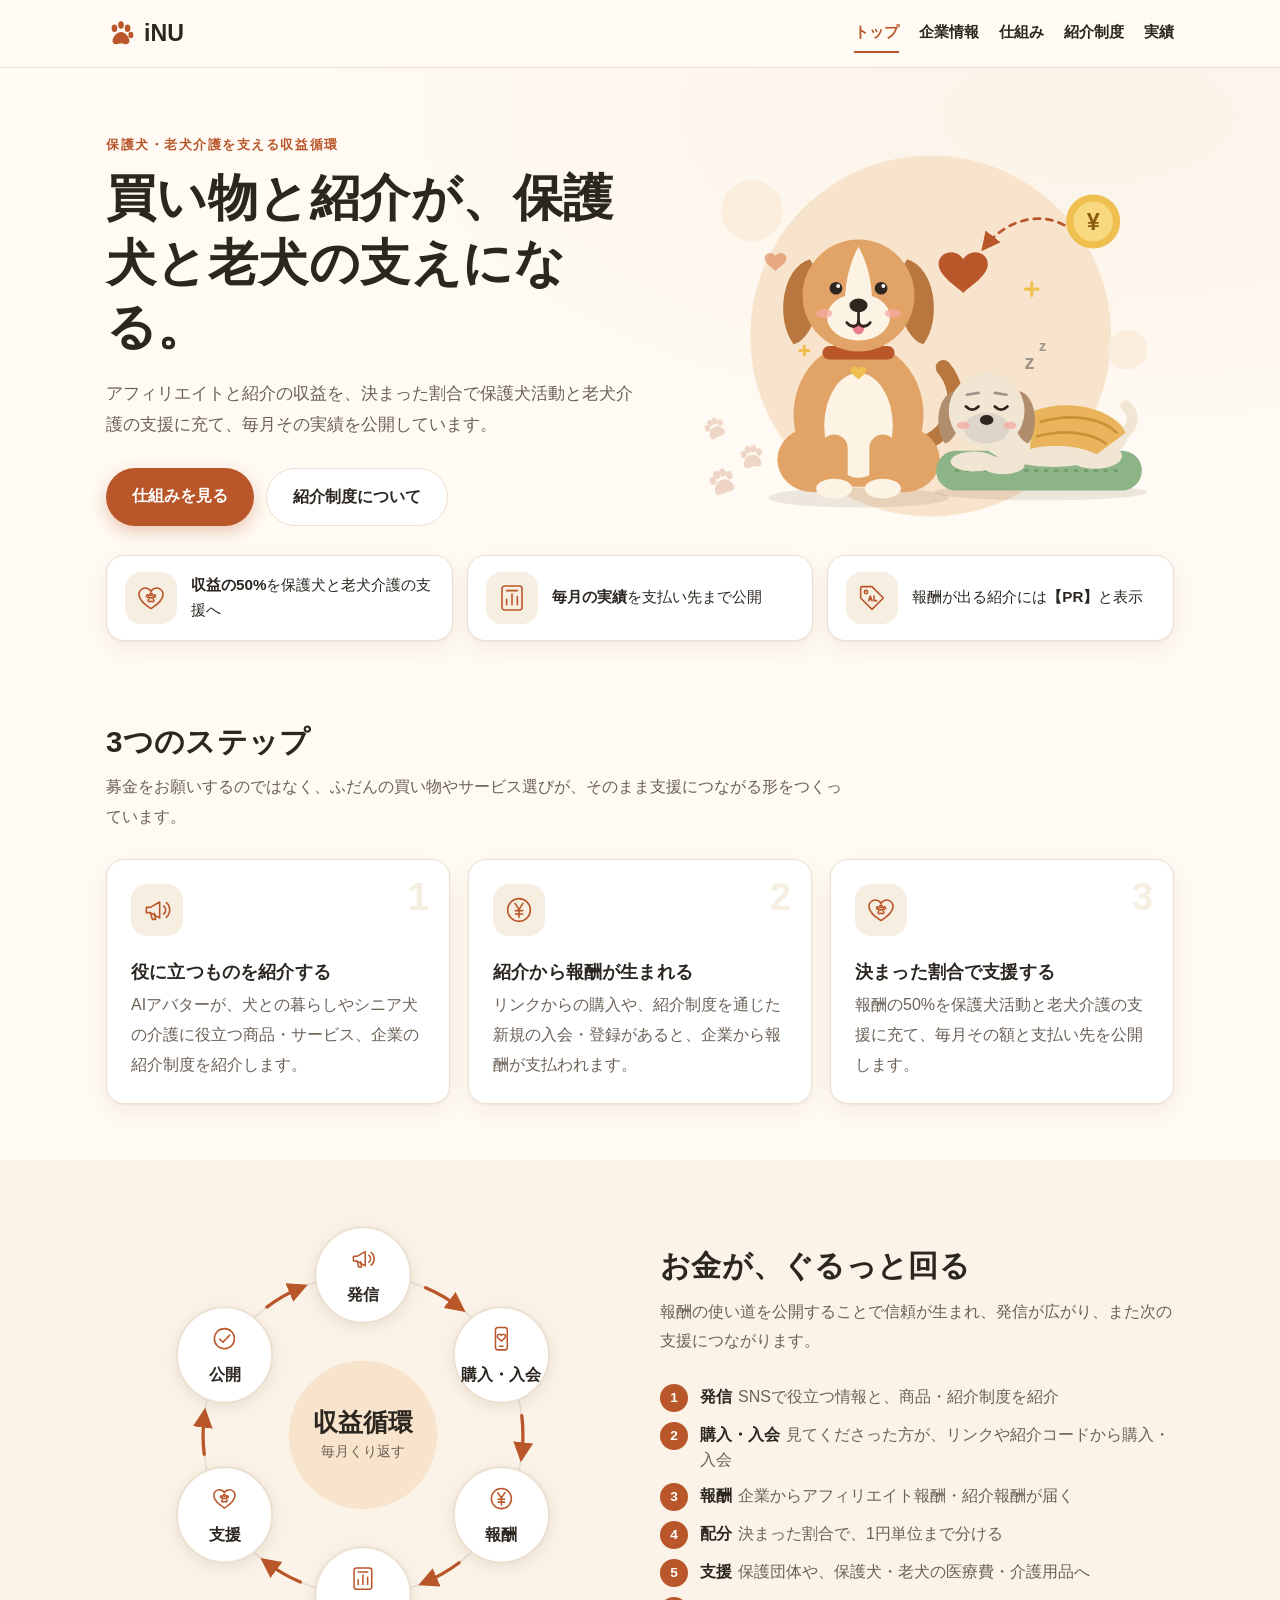
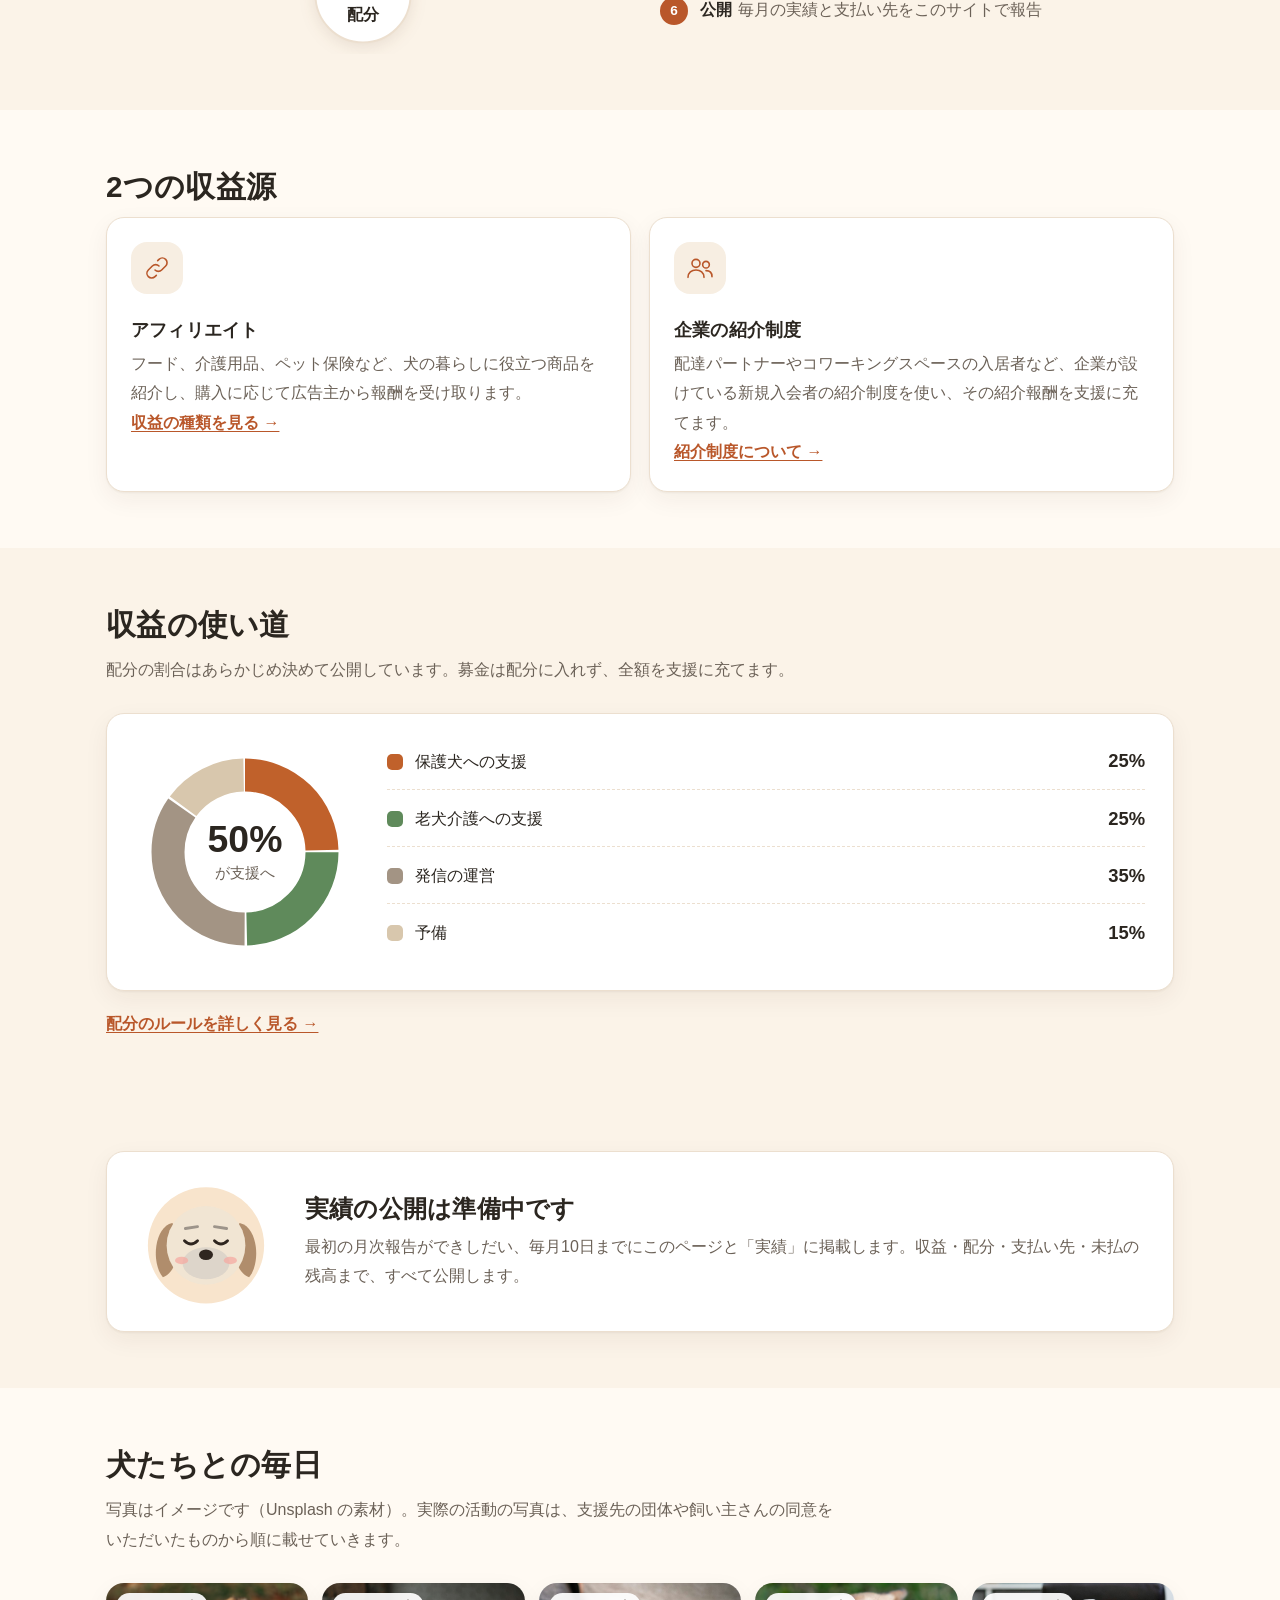
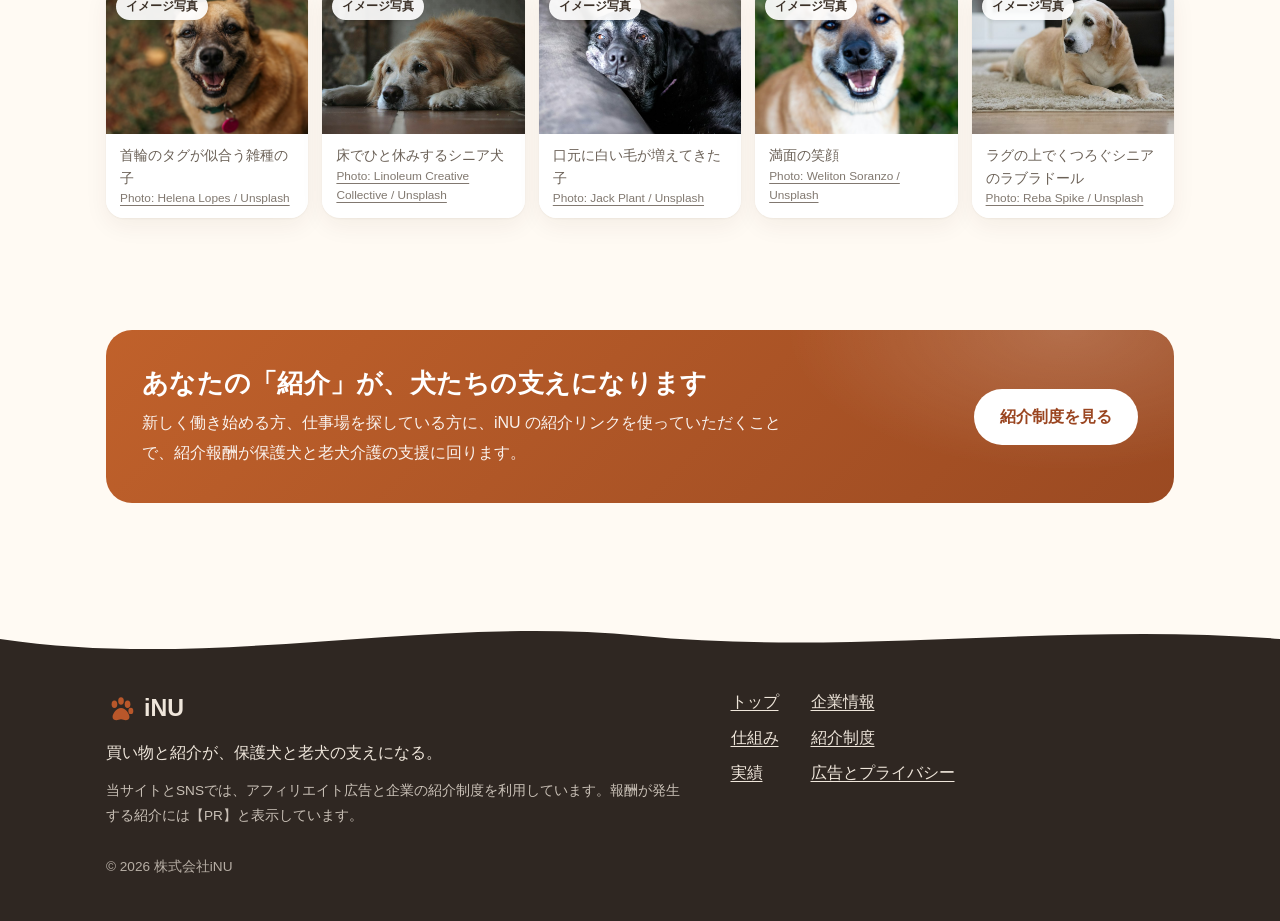
==== commit 2d4af9d7: "Add photos (Unsplash stock, labelled) to iNU site Co-Authored-By: Claude Opus 5.5 <noreply@anthropic" ====
--- a/index.html
+++ b/index.html
@@ -149,7 +149,11 @@
 </svg><div><h2>実績の公開は準備中です</h2>
 <p>最初の月次報告ができしだい、毎月10日までにこのページと「実績」に掲載します。収益・配分・支払い先・未払の残高まで、すべて公開します。</p></div></div>
 </div></section>
-
+<section><div class="wrap">
+<h2 class="section-title">犬たちとの毎日</h2>
+<p class="lead">写真はイメージです（Unsplash の素材）。実際の活動の写真は、支援先の団体や飼い主さんの同意をいただいたものから順に載せていきます。</p>
+<div class="gallery"><figure class=""><span class="photo-badge">イメージ写真</span><img src="images/photos/gallery/01.jpg" alt="首輪のタグが似合う雑種の子" loading="lazy"><figcaption>首輪のタグが似合う雑種の子<small><a href="https://unsplash.com/photos/lpM2qE60Tt4" rel="noopener">Photo: Helena Lopes / Unsplash</a></small></figcaption></figure><figure class=""><span class="photo-badge">イメージ写真</span><img src="images/photos/gallery/02.jpg" alt="床でひと休みするシニア犬" loading="lazy"><figcaption>床でひと休みするシニア犬<small><a href="https://unsplash.com/photos/ZQu-3viOINA" rel="noopener">Photo: Linoleum Creative Collective / Unsplash</a></small></figcaption></figure><figure class=""><span class="photo-badge">イメージ写真</span><img src="images/photos/gallery/03.jpg" alt="口元に白い毛が増えてきた子" loading="lazy"><figcaption>口元に白い毛が増えてきた子<small><a href="https://unsplash.com/photos/uXkJ41D5piY" rel="noopener">Photo: Jack Plant / Unsplash</a></small></figcaption></figure><figure class=""><span class="photo-badge">イメージ写真</span><img src="images/photos/gallery/04.jpg" alt="満面の笑顔" loading="lazy"><figcaption>満面の笑顔<small><a href="https://unsplash.com/photos/pABQmCT0t78" rel="noopener">Photo: Weliton Soranzo / Unsplash</a></small></figcaption></figure><figure class=""><span class="photo-badge">イメージ写真</span><img src="images/photos/gallery/05.jpg" alt="ラグの上でくつろぐシニアのラブラドール" loading="lazy"><figcaption>ラグの上でくつろぐシニアのラブラドール<small><a href="https://unsplash.com/photos/FnMh0z-IeBY" rel="noopener">Photo: Reba Spike / Unsplash</a></small></figcaption></figure></div>
+</div></section>
 
 <section><div class="wrap"><div class="cta">
 <div><h2>あなたの「紹介」が、犬たちの支えになります</h2>
--- a/assets/style.css
+++ b/assets/style.css
@@ -305,3 +305,12 @@
   dl.profile dt { border-bottom: 0; padding-bottom: 4px; }
   .nav { gap: 2px 14px; font-size: .9rem; }
 }
+
+/* ---------- photos ---------- */
+.photo, .gallery figure { position: relative; }
+.photo figcaption, .gallery figcaption { padding: 10px 14px; font-size: .88rem; color: var(--muted); background: var(--surface); line-height: 1.6; }
+.photo figcaption small, .gallery figcaption small { display: block; font-size: .74rem; opacity: .85; }
+.photo figcaption a, .gallery figcaption a { color: inherit; }
+.photo-badge { position: absolute; top: 10px; left: 10px; z-index: 1; font-size: .72rem; font-weight: 700; padding: 3px 10px; border-radius: 999px; background: rgba(255, 255, 255, .92); color: #3b3027; box-shadow: 0 1px 4px rgba(0, 0, 0, .12); }
+.gallery { grid-template-columns: repeat(auto-fill, minmax(190px, 1fr)); }
+.gallery img { aspect-ratio: 4 / 3; }
